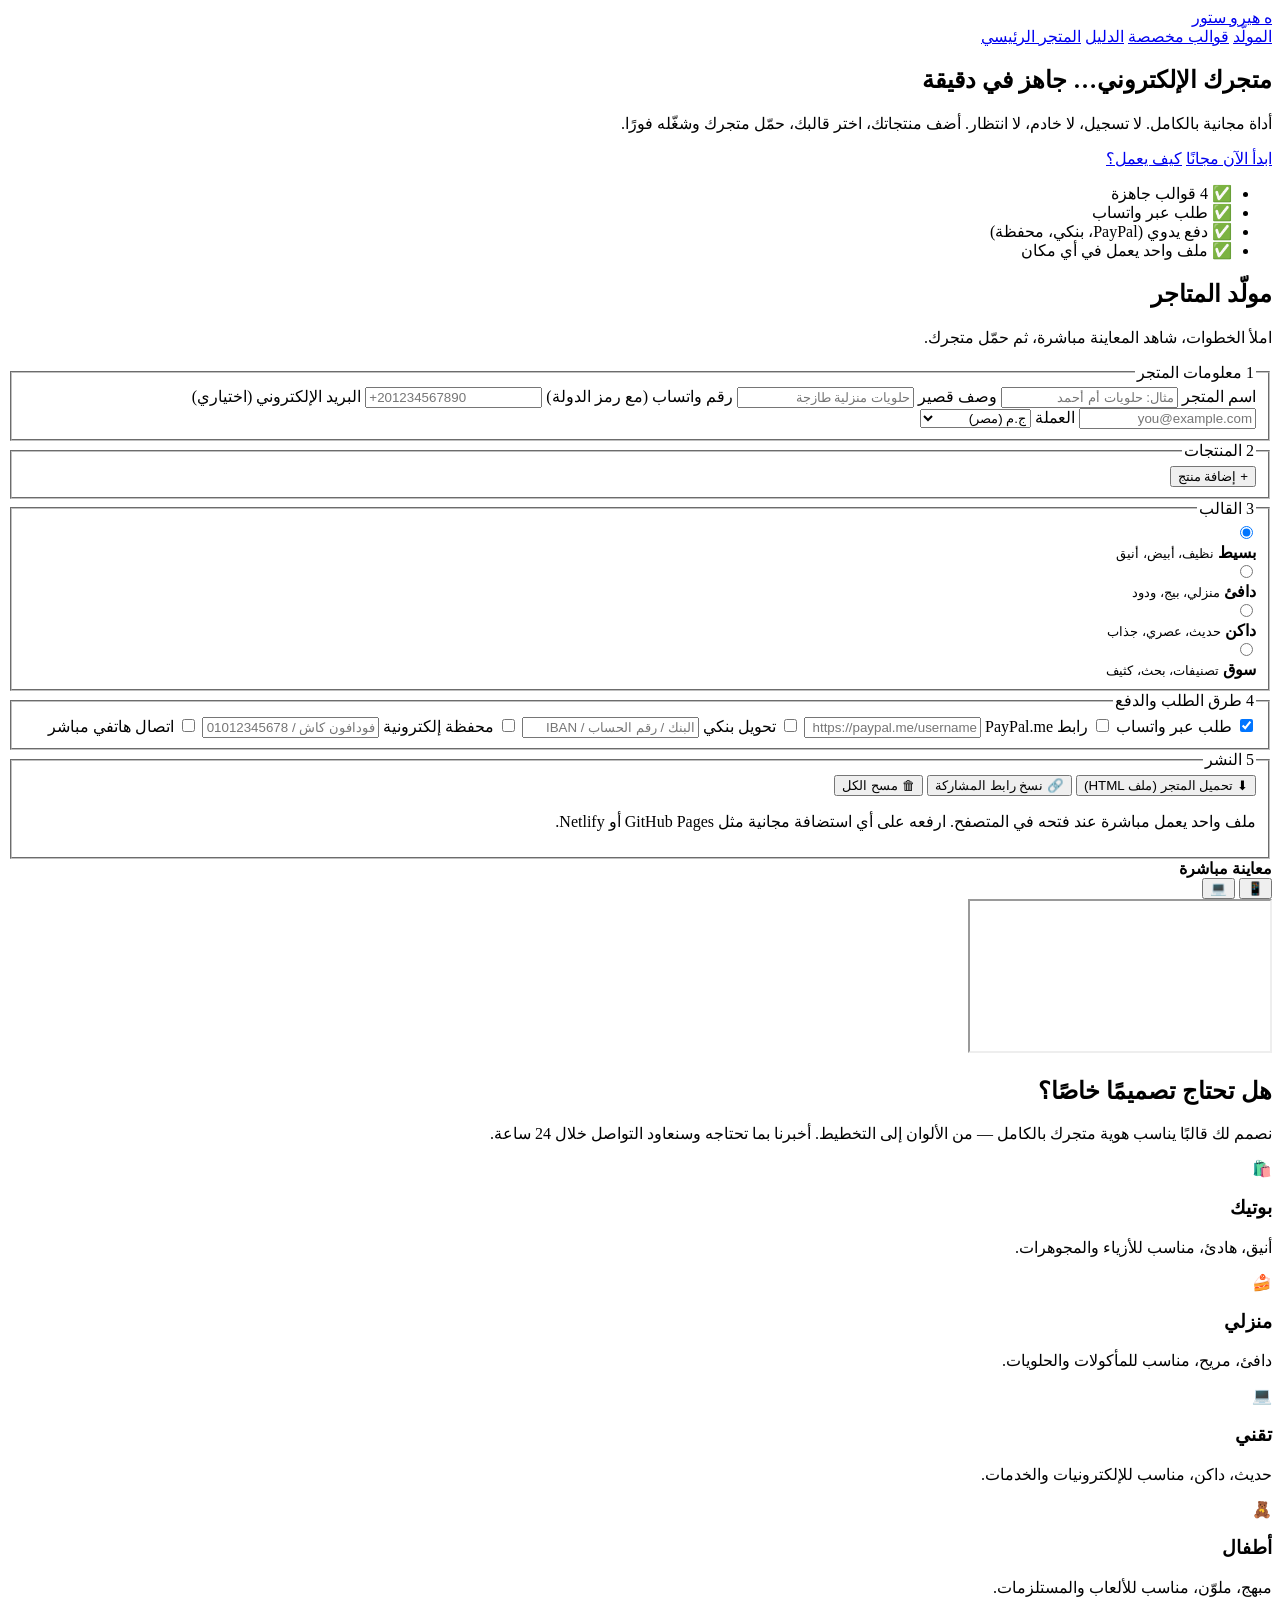
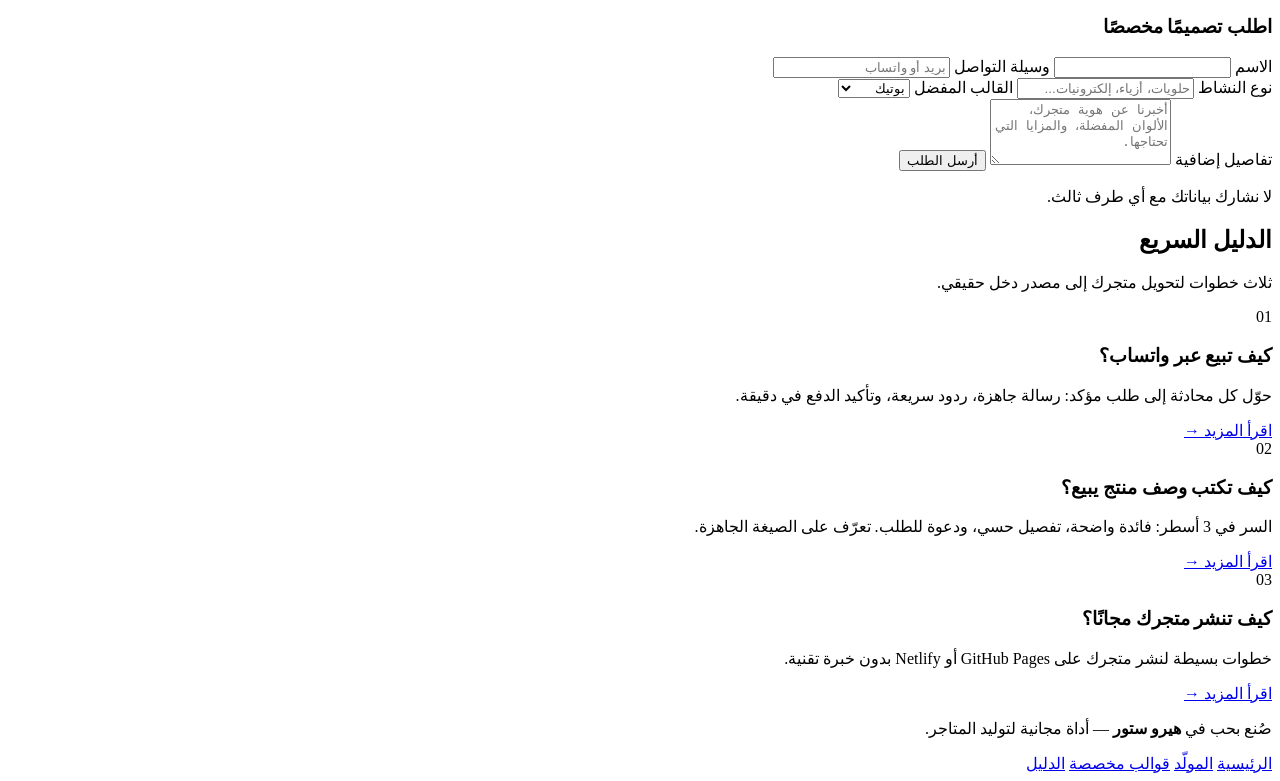
==== services/store-builder/index.html @ 9ca639d0 "Add files via upload" ====
<!DOCTYPE html>
<html lang="ar" dir="rtl">
<head>
<meta charset="UTF-8" />
<meta name="viewport" content="width=device-width, initial-scale=1.0" />
<title>مولّد المتاجر المجاني — أنشئ متجرك في دقيقة | هيرو ستور</title>
<meta name="description" content="أداة مجانية لتوليد متجر إلكتروني جاهز يعمل بدون خادم. أضف منتجاتك، اختر قالبك، حمّل متجرك واستخدمه فورًا. صنع بواسطة هيرو ستور." />
<meta name="keywords" content="مولّد متاجر, متجر إلكتروني مجاني, متجر واتساب, قالب متجر, هيرو ستور" />
<link rel="canonical" href="https://hero-store.github.io/services/store-builder/" />

<!-- Open Graph -->
<meta property="og:type" content="website" />
<meta property="og:title" content="مولّد المتاجر المجاني — هيرو ستور" />
<meta property="og:description" content="أنشئ متجرك الإلكتروني في دقيقة، حمّله، وشغّله في أي مكان. مجانًا بالكامل." />
<meta property="og:url" content="https://hero-store.github.io/services/store-builder/" />
<meta property="og:locale" content="ar_AR" />

<!-- Twitter -->
<meta name="twitter:card" content="summary_large_image" />
<meta name="twitter:title" content="مولّد المتاجر المجاني — هيرو ستور" />
<meta name="twitter:description" content="أنشئ متجرك الإلكتروني في دقيقة، مجانًا." />

<!-- Structured Data -->
<script type="application/ld+json">
{
  "@context": "https://schema.org",
  "@type": "WebApplication",
  "name": "مولّد المتاجر — هيرو ستور",
  "applicationCategory": "BusinessApplication",
  "operatingSystem": "Any",
  "offers": { "@type": "Offer", "price": "0", "priceCurrency": "USD" },
  "description": "أداة مجانية لتوليد متجر إلكتروني ثابت يعمل بدون خادم."
}
</script>

<link rel="stylesheet" href="style.css" />
</head>
<body>

<header class="site-header">
  <div class="container header-inner">
    <a href="/" class="brand" aria-label="هيرو ستور">
      <span class="brand-mark">ه</span>
      <span class="brand-name">هيرو ستور</span>
    </a>
    <nav class="site-nav" aria-label="التنقل">
      <a href="#builder">المولّد</a>
      <a href="#custom">قوالب مخصصة</a>
      <a href="#guide">الدليل</a>
      <a href="/" class="nav-cta">المتجر الرئيسي</a>
    </nav>
  </div>
</header>

<main>

<!-- HERO -->
<section class="hero">
  <div class="container hero-inner">
    <h1>متجرك الإلكتروني… <span class="accent">جاهز في دقيقة</span></h1>
    <p class="hero-sub">أداة مجانية بالكامل. لا تسجيل، لا خادم، لا انتظار. أضف منتجاتك، اختر قالبك، حمّل متجرك وشغّله فورًا.</p>
    <div class="hero-actions">
      <a href="#builder" class="btn btn-primary">ابدأ الآن مجانًا</a>
      <a href="#guide" class="btn btn-ghost">كيف يعمل؟</a>
    </div>
    <ul class="hero-points">
      <li>✅ 4 قوالب جاهزة</li>
      <li>✅ طلب عبر واتساب</li>
      <li>✅ دفع يدوي (PayPal، بنكي، محفظة)</li>
      <li>✅ ملف واحد يعمل في أي مكان</li>
    </ul>
  </div>
</section>

<!-- BUILDER -->
<section id="builder" class="section">
  <div class="container">
    <header class="section-head">
      <h2>مولّد المتاجر</h2>
      <p>املأ الخطوات، شاهد المعاينة مباشرة، ثم حمّل متجرك.</p>
    </header>

    <div class="builder-grid">

      <!-- FORM -->
      <form id="builder-form" class="builder-form" autocomplete="off">

        <!-- Step 1 -->
        <fieldset class="step">
          <legend><span class="step-num">1</span> معلومات المتجر</legend>
          <label>اسم المتجر <input type="text" id="storeName" required placeholder="مثال: حلويات أم أحمد" /></label>
          <label>وصف قصير <input type="text" id="storeTagline" placeholder="حلويات منزلية طازجة" /></label>
          <label>رقم واتساب (مع رمز الدولة) <input type="tel" id="storeWhatsapp" required placeholder="+201234567890" /></label>
          <label>البريد الإلكتروني (اختياري) <input type="email" id="storeEmail" placeholder="you@example.com" /></label>
          <label>العملة
            <select id="storeCurrency">
              <option value="ج.م">ج.م (مصر)</option>
              <option value="ر.س">ر.س (السعودية)</option>
              <option value="د.إ">د.إ (الإمارات)</option>
              <option value="د.ك">د.ك (الكويت)</option>
              <option value="د.أ">د.أ (الأردن)</option>
              <option value="MAD">د.م (المغرب)</option>
              <option value="USD">USD</option>
            </select>
          </label>
        </fieldset>

        <!-- Step 2 -->
        <fieldset class="step">
          <legend><span class="step-num">2</span> المنتجات</legend>
          <div id="products-list" class="products-list"></div>
          <button type="button" class="btn btn-outline" id="add-product">+ إضافة منتج</button>
        </fieldset>

        <!-- Step 3 -->
        <fieldset class="step">
          <legend><span class="step-num">3</span> القالب</legend>
          <div class="template-picker" id="template-picker">
            <label class="tpl">
              <input type="radio" name="template" value="minimal" checked />
              <div class="tpl-card">
                <div class="tpl-preview tpl-minimal"><span></span><span></span><span></span></div>
                <strong>بسيط</strong>
                <small>نظيف، أبيض، أنيق</small>
              </div>
            </label>
            <label class="tpl">
              <input type="radio" name="template" value="warm" />
              <div class="tpl-card">
                <div class="tpl-preview tpl-warm"><span></span><span></span><span></span></div>
                <strong>دافئ</strong>
                <small>منزلي، بيج، ودود</small>
              </div>
            </label>
            <label class="tpl">
              <input type="radio" name="template" value="dark" />
              <div class="tpl-card">
                <div class="tpl-preview tpl-dark"><span></span><span></span><span></span></div>
                <strong>داكن</strong>
                <small>حديث، عصري، جذاب</small>
              </div>
            </label>
            <label class="tpl">
              <input type="radio" name="template" value="market" />
              <div class="tpl-card">
                <div class="tpl-preview tpl-market"><span></span><span></span><span></span></div>
                <strong>سوق</strong>
                <small>تصنيفات، بحث، كثيف</small>
              </div>
            </label>
          </div>
        </fieldset>

        <!-- Step 4 -->
        <fieldset class="step">
          <legend><span class="step-num">4</span> طرق الطلب والدفع</legend>
          <label class="check"><input type="checkbox" id="payWhatsapp" checked /> طلب عبر واتساب</label>
          <label class="check"><input type="checkbox" id="payPaypal" /> رابط PayPal.me
            <input type="url" id="paypalLink" placeholder="https://paypal.me/username" class="inline-input" />
          </label>
          <label class="check"><input type="checkbox" id="payBank" /> تحويل بنكي
            <input type="text" id="bankInfo" placeholder="البنك / رقم الحساب / IBAN" class="inline-input" />
          </label>
          <label class="check"><input type="checkbox" id="payWallet" /> محفظة إلكترونية
            <input type="text" id="walletInfo" placeholder="فودافون كاش / 01012345678" class="inline-input" />
          </label>
          <label class="check"><input type="checkbox" id="payPhone" /> اتصال هاتفي مباشر</label>
        </fieldset>

        <!-- Step 5 -->
        <fieldset class="step">
          <legend><span class="step-num">5</span> النشر</legend>
          <div class="publish-actions">
            <button type="button" class="btn btn-primary" id="download-store">⬇ تحميل المتجر (ملف HTML)</button>
            <button type="button" class="btn btn-ghost" id="share-store">🔗 نسخ رابط المشاركة</button>
            <button type="button" class="btn btn-ghost" id="reset-form">🗑 مسح الكل</button>
          </div>
          <p class="hint">ملف واحد يعمل مباشرة عند فتحه في المتصفح. ارفعه على أي استضافة مجانية مثل GitHub Pages أو Netlify.</p>
        </fieldset>

      </form>

      <!-- PREVIEW -->
      <aside class="builder-preview">
        <div class="preview-head">
          <strong>معاينة مباشرة</strong>
          <div class="preview-toggle">
            <button type="button" data-device="mobile" class="active">📱</button>
            <button type="button" data-device="desktop">💻</button>
          </div>
        </div>
        <div class="preview-frame" id="preview-frame">
          <iframe id="preview-iframe" title="معاينة المتجر" sandbox="allow-scripts allow-same-origin"></iframe>
        </div>
      </aside>

    </div>
  </div>
</section>

<!-- CUSTOM TEMPLATES -->
<section id="custom" class="section section-alt">
  <div class="container">
    <header class="section-head">
      <h2>هل تحتاج تصميمًا خاصًا؟</h2>
      <p>نصمم لك قالبًا يناسب هوية متجرك بالكامل — من الألوان إلى التخطيط. أخبرنا بما تحتاجه وسنعاود التواصل خلال 24 ساعة.</p>
    </header>

    <div class="custom-grid">
      <article class="custom-card">
        <div class="custom-visual cv-boutique">🛍️</div>
        <h3>بوتيك</h3>
        <p>أنيق، هادئ، مناسب للأزياء والمجوهرات.</p>
      </article>
      <article class="custom-card">
        <div class="custom-visual cv-food">🍰</div>
        <h3>منزلي</h3>
        <p>دافئ، مريح، مناسب للمأكولات والحلويات.</p>
      </article>
      <article class="custom-card">
        <div class="custom-visual cv-tech">💻</div>
        <h3>تقني</h3>
        <p>حديث، داكن، مناسب للإلكترونيات والخدمات.</p>
      </article>
      <article class="custom-card">
        <div class="custom-visual cv-kids">🧸</div>
        <h3>أطفال</h3>
        <p>مبهج، ملوّن، مناسب للألعاب والمستلزمات.</p>
      </article>
    </div>

    <form class="custom-form" id="custom-form" action="https://formspree.io/f/yourformid" method="POST">
      <h3>اطلب تصميمًا مخصصًا</h3>
      <div class="form-row">
        <label>الاسم <input type="text" name="name" required /></label>
        <label>وسيلة التواصل <input type="text" name="contact" required placeholder="بريد أو واتساب" /></label>
      </div>
      <div class="form-row">
        <label>نوع النشاط <input type="text" name="business" placeholder="حلويات، أزياء، إلكترونيات..." /></label>
        <label>القالب المفضل
          <select name="template">
            <option>بوتيك</option><option>منزلي</option><option>تقني</option><option>أطفال</option><option>غير محدد</option>
          </select>
        </label>
      </div>
      <label>تفاصيل إضافية <textarea name="details" rows="4" placeholder="أخبرنا عن هوية متجرك، الألوان المفضلة، والمزايا التي تحتاجها."></textarea></label>
      <button type="submit" class="btn btn-primary">أرسل الطلب</button>
      <p class="hint">لا نشارك بياناتك مع أي طرف ثالث.</p>
    </form>
  </div>
</section>

<!-- GUIDE -->
<section id="guide" class="section">
  <div class="container">
    <header class="section-head">
      <h2>الدليل السريع</h2>
      <p>ثلاث خطوات لتحويل متجرك إلى مصدر دخل حقيقي.</p>
    </header>

    <div class="guide-grid">
      <article class="guide-card">
        <div class="guide-num">01</div>
        <h3>كيف تبيع عبر واتساب؟</h3>
        <p>حوّل كل محادثة إلى طلب مؤكد: رسالة جاهزة، ردود سريعة، وتأكيد الدفع في دقيقة.</p>
        <a href="#" class="link">اقرأ المزيد →</a>
      </article>
      <article class="guide-card">
        <div class="guide-num">02</div>
        <h3>كيف تكتب وصف منتج يبيع؟</h3>
        <p>السر في 3 أسطر: فائدة واضحة، تفصيل حسي، ودعوة للطلب. تعرّف على الصيغة الجاهزة.</p>
        <a href="#" class="link">اقرأ المزيد →</a>
      </article>
      <article class="guide-card">
        <div class="guide-num">03</div>
        <h3>كيف تنشر متجرك مجانًا؟</h3>
        <p>خطوات بسيطة لنشر متجرك على GitHub Pages أو Netlify بدون خبرة تقنية.</p>
        <a href="#" class="link">اقرأ المزيد →</a>
      </article>
    </div>
  </div>
</section>

</main>

<footer class="site-footer">
  <div class="container footer-inner">
    <p>صُنع بحب في <strong>هيرو ستور</strong> — أداة مجانية لتوليد المتاجر.</p>
    <nav>
      <a href="/">الرئيسية</a>
      <a href="#builder">المولّد</a>
      <a href="#custom">قوالب مخصصة</a>
      <a href="#guide">الدليل</a>
    </nav>
  </div>
</footer>

<script src="app.js"></script>
</body>
</html>
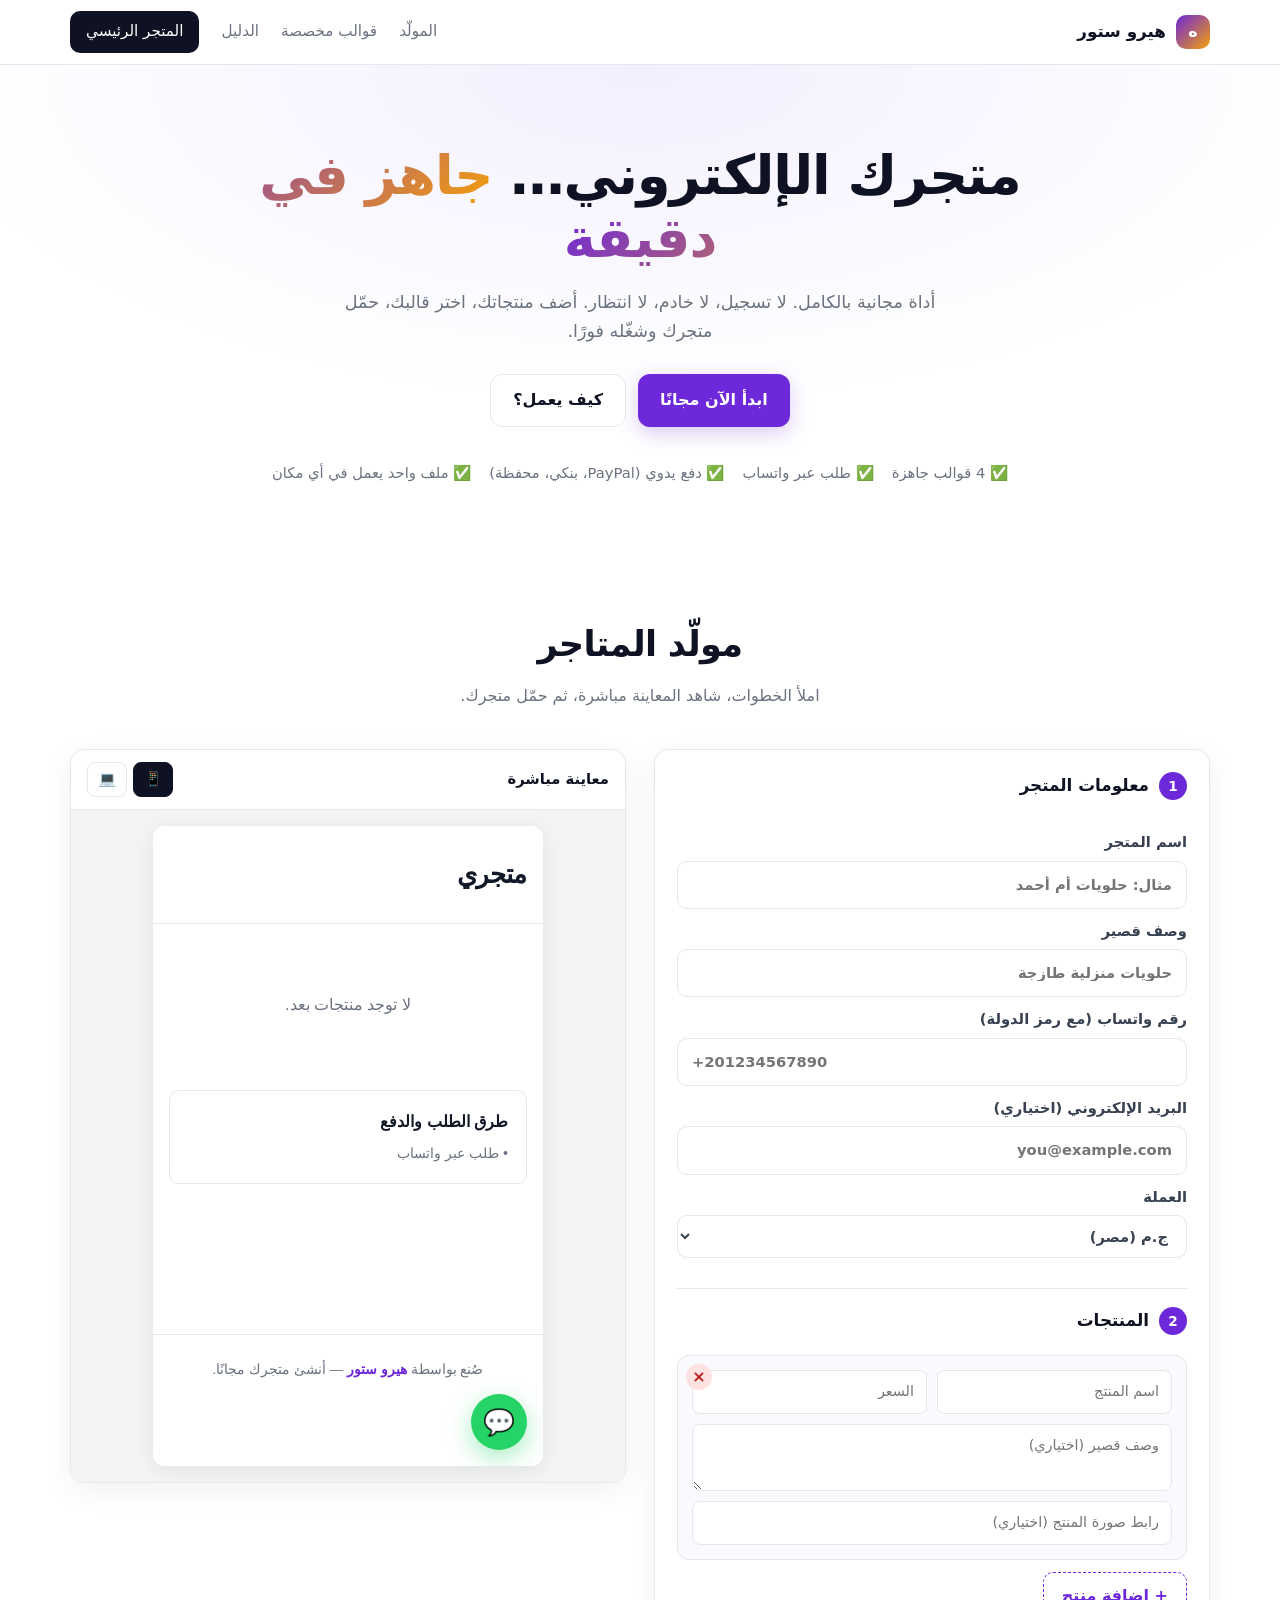
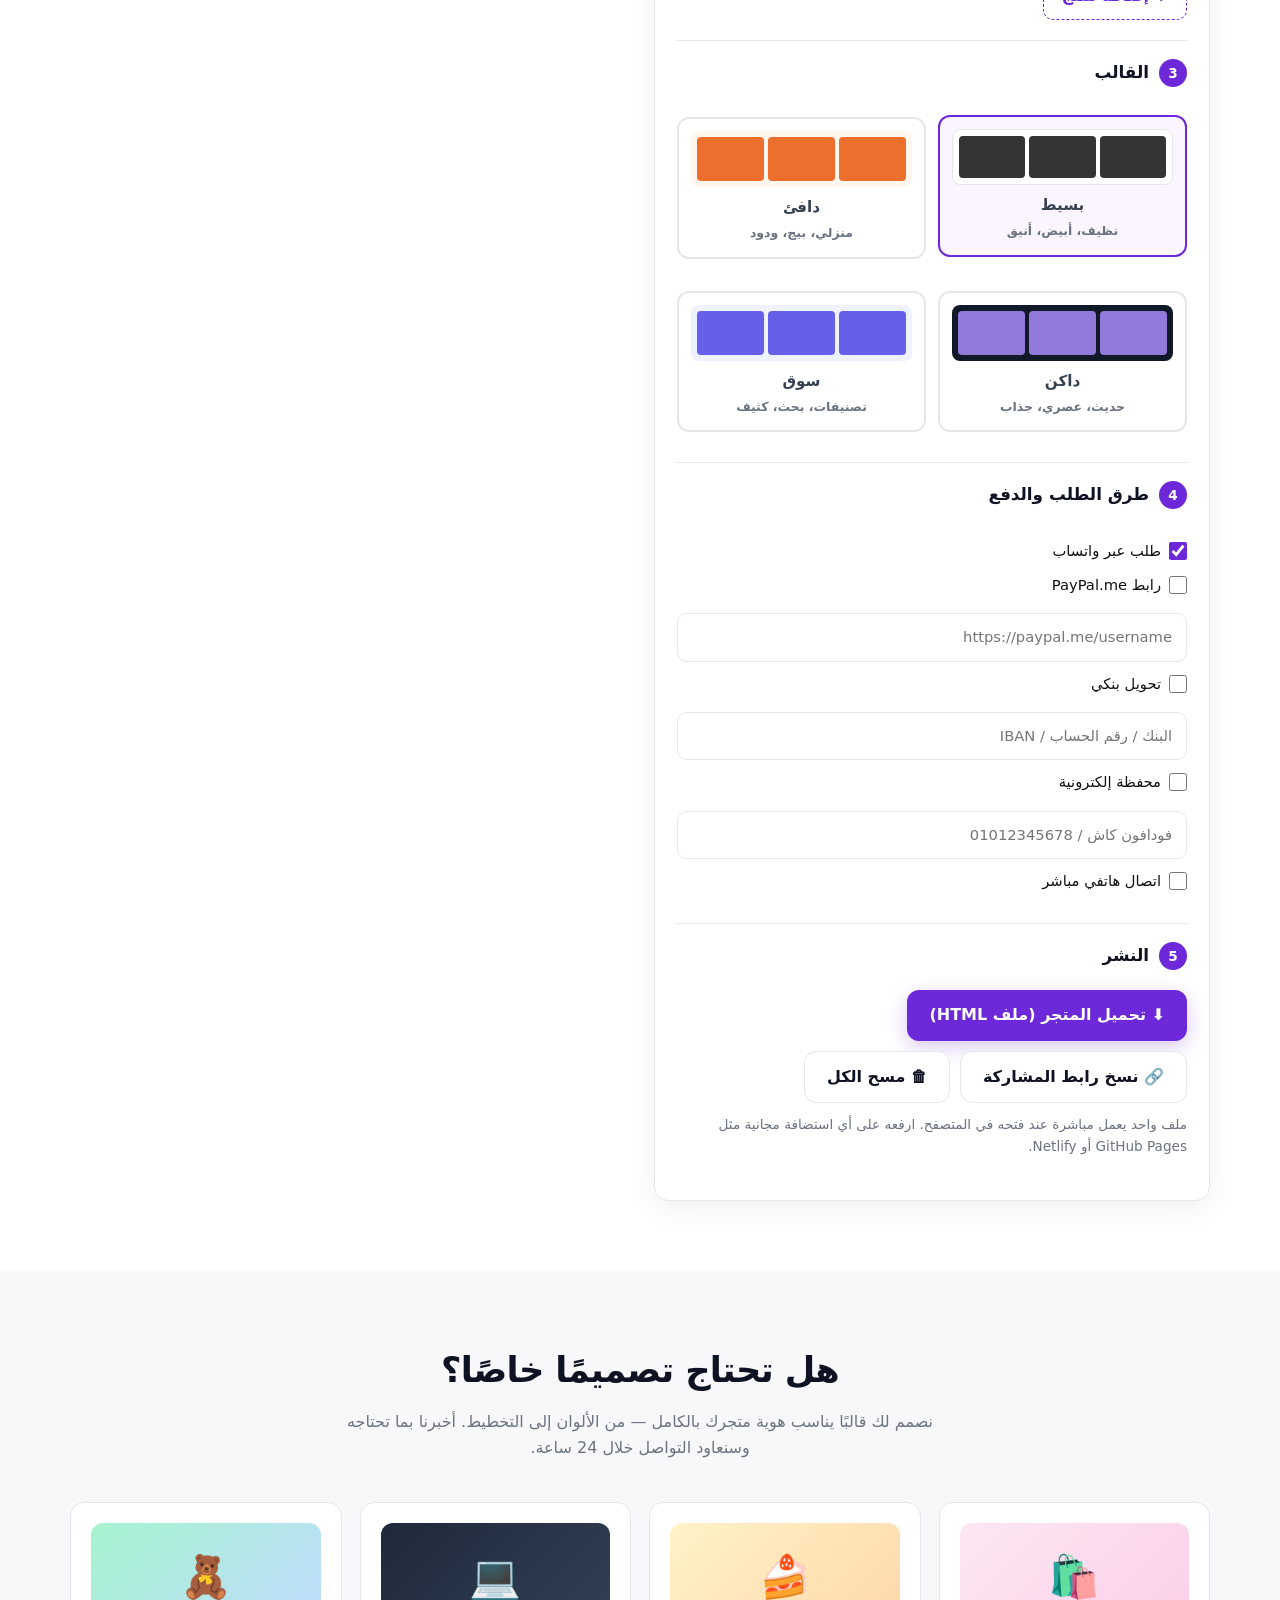
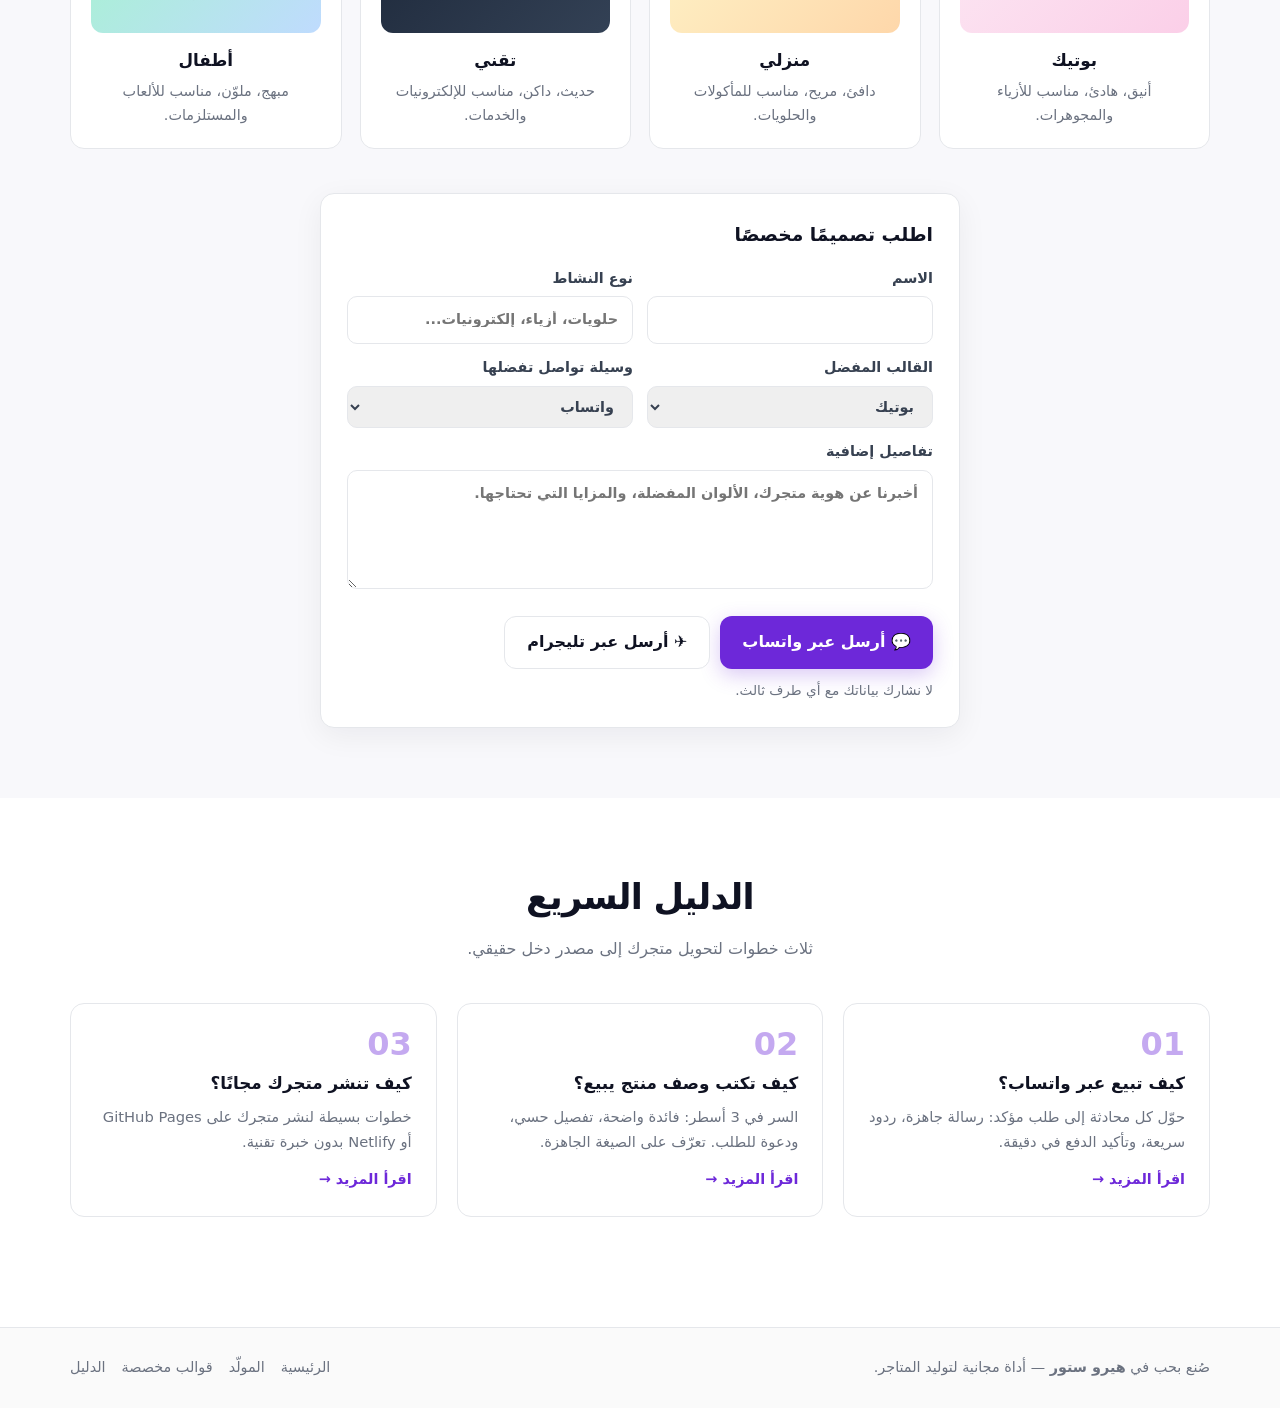
==== commit b5eb6722: "Update fmt.Println message from 'Hello' to 'Goodbye'" ====
--- a/services/store-builder/index.html
+++ b/services/store-builder/index.html
@@ -229,25 +229,40 @@
       </article>
     </div>
 
-    <form class="custom-form" id="custom-form" action="https://formspree.io/f/yourformid" method="POST">
-      <h3>اطلب تصميمًا مخصصًا</h3>
-      <div class="form-row">
-        <label>الاسم <input type="text" name="name" required /></label>
-        <label>وسيلة التواصل <input type="text" name="contact" required placeholder="بريد أو واتساب" /></label>
-      </div>
-      <div class="form-row">
-        <label>نوع النشاط <input type="text" name="business" placeholder="حلويات، أزياء، إلكترونيات..." /></label>
-        <label>القالب المفضل
-          <select name="template">
-            <option>بوتيك</option><option>منزلي</option><option>تقني</option><option>أطفال</option><option>غير محدد</option>
-          </select>
-        </label>
-      </div>
-      <label>تفاصيل إضافية <textarea name="details" rows="4" placeholder="أخبرنا عن هوية متجرك، الألوان المفضلة، والمزايا التي تحتاجها."></textarea></label>
-      <button type="submit" class="btn btn-primary">أرسل الطلب</button>
-      <p class="hint">لا نشارك بياناتك مع أي طرف ثالث.</p>
-    </form>
-  </div>
+   <form class="custom-form" id="custom-form">
+  <h3>اطلب تصميمًا مخصصًا</h3>
+  <div class="form-row">
+    <label>الاسم <input type="text" name="name" required /></label>
+    <label>نوع النشاط <input type="text" name="business" placeholder="حلويات، أزياء، إلكترونيات..." /></label>
+  </div>
+  <div class="form-row">
+    <label>القالب المفضل
+      <select name="template">
+        <option>بوتيك</option>
+        <option>منزلي</option>
+        <option>تقني</option>
+        <option>أطفال</option>
+        <option>غير محدد</option>
+      </select>
+    </label>
+    <label>وسيلة تواصل تفضلها
+      <select name="prefer">
+        <option>واتساب</option>
+        <option>تليجرام</option>
+      </select>
+    </label>
+  </div>
+  <label>تفاصيل إضافية
+    <textarea name="details" rows="4" placeholder="أخبرنا عن هوية متجرك، الألوان المفضلة، والمزايا التي تحتاجها."></textarea>
+  </label>
+
+  <div class="publish-actions">
+    <button type="submit" class="btn btn-primary" data-channel="whatsapp">💬 أرسل عبر واتساب</button>
+    <button type="submit" class="btn btn-ghost" data-channel="telegram">✈️ أرسل عبر تليجرام</button>
+  </div>
+  <p class="hint">لا نشارك بياناتك مع أي طرف ثالث.</p>
+</form>
+</div>
 </section>
 
 <!-- GUIDE -->
@@ -297,4 +312,4 @@
 
 <script src="app.js"></script>
 </body>
-</html>+</html>
--- a/services/store-builder/style.css
+++ b/services/store-builder/style.css
@@ -0,0 +1,154 @@
+/* ============ RESET & BASE ============ */
+*,*::before,*::after{box-sizing:border-box;margin:0;padding:0}
+:root{
+  --bg:#ffffff; --bg-alt:#f8f8fb; --fg:#0f1222; --muted:#6b7280;
+  --border:#e5e7eb; --primary:#6d28d9; --primary-2:#8b5cf6;
+  --accent:#f59e0b; --radius:14px; --shadow:0 8px 30px rgba(17,17,26,.06);
+  --font:'Segoe UI',Tahoma,system-ui,-apple-system,sans-serif;
+}
+html{scroll-behavior:smooth}
+body{font-family:var(--font);background:var(--bg);color:var(--fg);line-height:1.65;-webkit-font-smoothing:antialiased}
+img{max-width:100%;display:block}
+a{color:inherit;text-decoration:none}
+button{font:inherit;cursor:pointer;border:0;background:none}
+input,select,textarea{font:inherit;color:inherit}
+
+.container{max-width:1180px;margin:0 auto;padding:0 20px}
+
+/* ============ HEADER ============ */
+.site-header{position:sticky;top:0;z-index:50;background:rgba(255,255,255,.85);backdrop-filter:blur(12px);border-bottom:1px solid var(--border)}
+.header-inner{display:flex;align-items:center;justify-content:space-between;height:64px}
+.brand{display:flex;align-items:center;gap:10px;font-weight:800}
+.brand-mark{width:34px;height:34px;border-radius:10px;background:linear-gradient(135deg,var(--primary),var(--accent));color:#fff;display:grid;place-items:center;font-weight:900}
+.brand-name{font-size:1.05rem}
+.site-nav{display:flex;gap:22px;align-items:center;font-size:.95rem}
+.site-nav a{color:var(--muted);transition:color .2s}
+.site-nav a:hover{color:var(--fg)}
+.nav-cta{background:var(--fg);color:#fff !important;padding:8px 16px;border-radius:10px}
+.nav-cta:hover{background:var(--primary)}
+
+/* ============ HERO ============ */
+.hero{padding:80px 0 60px;background:radial-gradient(80% 100% at 50% 0%,#f3efff 0%,transparent 70%)}
+.hero-inner{text-align:center;max-width:820px;margin:0 auto}
+.hero h1{font-size:clamp(2rem,5vw,3.4rem);line-height:1.15;letter-spacing:-.02em;font-weight:900}
+.accent{background:linear-gradient(135deg,var(--primary),var(--accent));-webkit-background-clip:text;background-clip:text;color:transparent}
+.hero-sub{margin:18px auto 28px;color:var(--muted);font-size:1.1rem;max-width:640px}
+.hero-actions{display:flex;gap:12px;justify-content:center;flex-wrap:wrap}
+.hero-points{list-style:none;display:flex;gap:18px;flex-wrap:wrap;justify-content:center;margin-top:34px;color:var(--muted);font-size:.92rem}
+
+/* ============ BUTTONS ============ */
+.btn{display:inline-flex;align-items:center;justify-content:center;gap:8px;padding:12px 22px;border-radius:12px;font-weight:700;transition:transform .15s,box-shadow .2s,background .2s}
+.btn:active{transform:translateY(1px)}
+.btn-primary{background:var(--primary);color:#fff;box-shadow:0 6px 20px rgba(109,40,217,.25)}
+.btn-primary:hover{background:#5b21b6;box-shadow:0 8px 26px rgba(109,40,217,.35)}
+.btn-ghost{background:#fff;color:var(--fg);border:1px solid var(--border)}
+.btn-ghost:hover{border-color:var(--fg)}
+.btn-outline{background:#fff;color:var(--primary);border:1.5px dashed var(--primary);padding:10px 18px;border-radius:10px;font-weight:700}
+.btn-outline:hover{background:#f5f3ff}
+
+/* ============ SECTIONS ============ */
+.section{padding:70px 0}
+.section-alt{background:var(--bg-alt)}
+.section-head{text-align:center;max-width:640px;margin:0 auto 40px}
+.section-head h2{font-size:clamp(1.6rem,3.5vw,2.2rem);letter-spacing:-.02em}
+.section-head p{color:var(--muted);margin-top:10px}
+
+/* ============ BUILDER ============ */
+.builder-grid{display:grid;grid-template-columns:minmax(0,1fr) minmax(0,1fr);gap:28px;align-items:start}
+@media(max-width:960px){.builder-grid{grid-template-columns:1fr}}
+
+.builder-form{background:#fff;border:1px solid var(--border);border-radius:var(--radius);padding:22px;box-shadow:var(--shadow)}
+.step{border:0;border-bottom:1px solid var(--border);padding:6px 0 20px;margin-bottom:18px}
+.step:last-of-type{border-bottom:0;margin-bottom:0}
+.step legend{display:flex;align-items:center;gap:10px;font-weight:800;font-size:1.05rem;margin-bottom:14px;padding:0}
+.step-num{display:grid;place-items:center;width:28px;height:28px;border-radius:50%;background:var(--primary);color:#fff;font-size:.85rem;font-weight:800}
+
+.step label{display:block;font-size:.92rem;font-weight:600;color:#374151;margin:10px 0}
+.step label input[type="text"],
+.step label input[type="tel"],
+.step label input[type="email"],
+.step label input[type="url"],
+.step label select,
+.step label textarea{
+  width:100%;padding:11px 14px;border:1px solid var(--border);border-radius:10px;
+  background:#fff;margin-top:6px;transition:border-color .2s,box-shadow .2s
+}
+.step input:focus,.step select:focus,.step textarea:focus{outline:0;border-color:var(--primary);box-shadow:0 0 0 3px rgba(109,40,217,.1)}
+.inline-input{margin-top:8px !important}
+.check{display:flex !important;align-items:center;flex-wrap:wrap;gap:8px;font-weight:500 !important;color:#111 !important;cursor:pointer}
+.check input[type="checkbox"]{width:18px;height:18px;accent-color:var(--primary)}
+.check .inline-input{flex:1 1 100%}
+.hint{font-size:.85rem;color:var(--muted);margin-top:10px}
+
+/* Products */
+.products-list{display:flex;flex-direction:column;gap:12px;margin-bottom:12px}
+.product-item{border:1px solid var(--border);border-radius:12px;padding:14px;background:#fafafe;display:grid;grid-template-columns:1fr 1fr;gap:10px;position:relative}
+.product-item .full{grid-column:1/-1}
+.product-item input,.product-item textarea{width:100%;padding:9px 12px;border:1px solid var(--border);border-radius:8px;font-size:.9rem}
+.product-item .remove{position:absolute;top:8px;left:8px;width:26px;height:26px;border-radius:50%;background:#fee2e2;color:#b91c1c;font-weight:800;line-height:1}
+@media(max-width:520px){.product-item{grid-template-columns:1fr}}
+
+/* Template picker */
+.template-picker{display:grid;grid-template-columns:repeat(2,1fr);gap:12px}
+@media(max-width:520px){.template-picker{grid-template-columns:1fr 1fr}}
+.tpl input{position:absolute;opacity:0;pointer-events:none}
+.tpl-card{border:2px solid var(--border);border-radius:12px;padding:12px;cursor:pointer;transition:border-color .2s,transform .15s;text-align:center}
+.tpl-card strong{display:block;margin-top:8px;font-size:.95rem}
+.tpl-card small{color:var(--muted);font-size:.78rem}
+.tpl input:checked + .tpl-card{border-color:var(--primary);background:#faf5ff;transform:translateY(-2px)}
+.tpl-preview{height:56px;border-radius:8px;display:flex;gap:4px;padding:6px;overflow:hidden}
+.tpl-preview span{flex:1;border-radius:4px;background:currentColor;opacity:.85}
+.tpl-minimal{background:#fff;color:#111;border:1px solid #e5e7eb}
+.tpl-warm{background:#fff7ed;color:#ea580c}
+.tpl-dark{background:#111827;color:#a78bfa}
+.tpl-market{background:#eef2ff;color:#4f46e5}
+
+/* Preview */
+.builder-preview{position:sticky;top:80px;background:#fff;border:1px solid var(--border);border-radius:var(--radius);box-shadow:var(--shadow);overflow:hidden}
+.preview-head{display:flex;justify-content:space-between;align-items:center;padding:12px 16px;border-bottom:1px solid var(--border);font-size:.92rem}
+.preview-toggle{display:flex;gap:6px}
+.preview-toggle button{padding:4px 10px;border-radius:8px;border:1px solid var(--border);background:#fff}
+.preview-toggle button.active{background:var(--fg);color:#fff;border-color:var(--fg)}
+.preview-frame{padding:16px;display:flex;justify-content:center;background:#f3f4f6}
+.preview-frame iframe{width:390px;max-width:100%;height:640px;border:0;background:#fff;border-radius:12px;box-shadow:0 4px 20px rgba(0,0,0,.08);transition:width .3s}
+.preview-frame.desktop iframe{width:100%;height:680px}
+
+/* Publish */
+.publish-actions{display:flex;gap:10px;flex-wrap:wrap}
+
+/* ============ CUSTOM TEMPLATES ============ */
+.custom-grid{display:grid;grid-template-columns:repeat(auto-fit,minmax(200px,1fr));gap:18px;margin-bottom:44px}
+.custom-card{background:#fff;border:1px solid var(--border);border-radius:var(--radius);padding:20px;text-align:center;transition:transform .2s,box-shadow .2s}
+.custom-card:hover{transform:translateY(-4px);box-shadow:var(--shadow)}
+.custom-visual{height:110px;border-radius:12px;display:grid;place-items:center;font-size:2.6rem;margin-bottom:14px}
+.cv-boutique{background:linear-gradient(135deg,#fce7f3,#fbcfe8)}
+.cv-food{background:linear-gradient(135deg,#fef3c7,#fed7aa)}
+.cv-tech{background:linear-gradient(135deg,#1e293b,#334155);color:#e2e8f0}
+.cv-kids{background:linear-gradient(135deg,#a7f3d0,#bfdbfe)}
+.custom-card h3{margin-bottom:6px;font-size:1.05rem}
+.custom-card p{color:var(--muted);font-size:.9rem}
+
+.custom-form{max-width:640px;margin:0 auto;background:#fff;border:1px solid var(--border);border-radius:var(--radius);padding:26px;box-shadow:var(--shadow)}
+.custom-form h3{margin-bottom:16px}
+.form-row{display:grid;grid-template-columns:1fr 1fr;gap:14px}
+@media(max-width:560px){.form-row{grid-template-columns:1fr}}
+.custom-form label{display:block;font-size:.9rem;font-weight:600;color:#374151;margin-bottom:12px}
+.custom-form input,.custom-form select,.custom-form textarea{width:100%;padding:11px 14px;border:1px solid var(--border);border-radius:10px;margin-top:6px}
+.custom-form input:focus,.custom-form select:focus,.custom-form textarea:focus{outline:0;border-color:var(--primary);box-shadow:0 0 0 3px rgba(109,40,217,.1)}
+.custom-form button{margin-top:8px}
+
+/* ============ GUIDE ============ */
+.guide-grid{display:grid;grid-template-columns:repeat(auto-fit,minmax(260px,1fr));gap:20px}
+.guide-card{background:#fff;border:1px solid var(--border);border-radius:var(--radius);padding:24px;transition:transform .2s,box-shadow .2s}
+.guide-card:hover{transform:translateY(-4px);box-shadow:var(--shadow)}
+.guide-num{font-size:2rem;font-weight:900;color:var(--primary);opacity:.4;line-height:1;margin-bottom:10px}
+.guide-card h3{font-size:1.05rem;margin-bottom:8px}
+.guide-card p{color:var(--muted);font-size:.92rem;margin-bottom:12px}
+.link{color:var(--primary);font-weight:700;font-size:.9rem}
+.link:hover{text-decoration:underline}
+
+/* ============ FOOTER ============ */
+.site-footer{border-top:1px solid var(--border);padding:28px 0;margin-top:40px;background:#fafafa}
+.footer-inner{display:flex;justify-content:space-between;align-items:center;flex-wrap:wrap;gap:14px;font-size:.9rem;color:var(--muted)}
+.footer-inner nav{display:flex;gap:16px;flex-wrap:wrap}
+.footer-inner a:hover{color:var(--fg)}
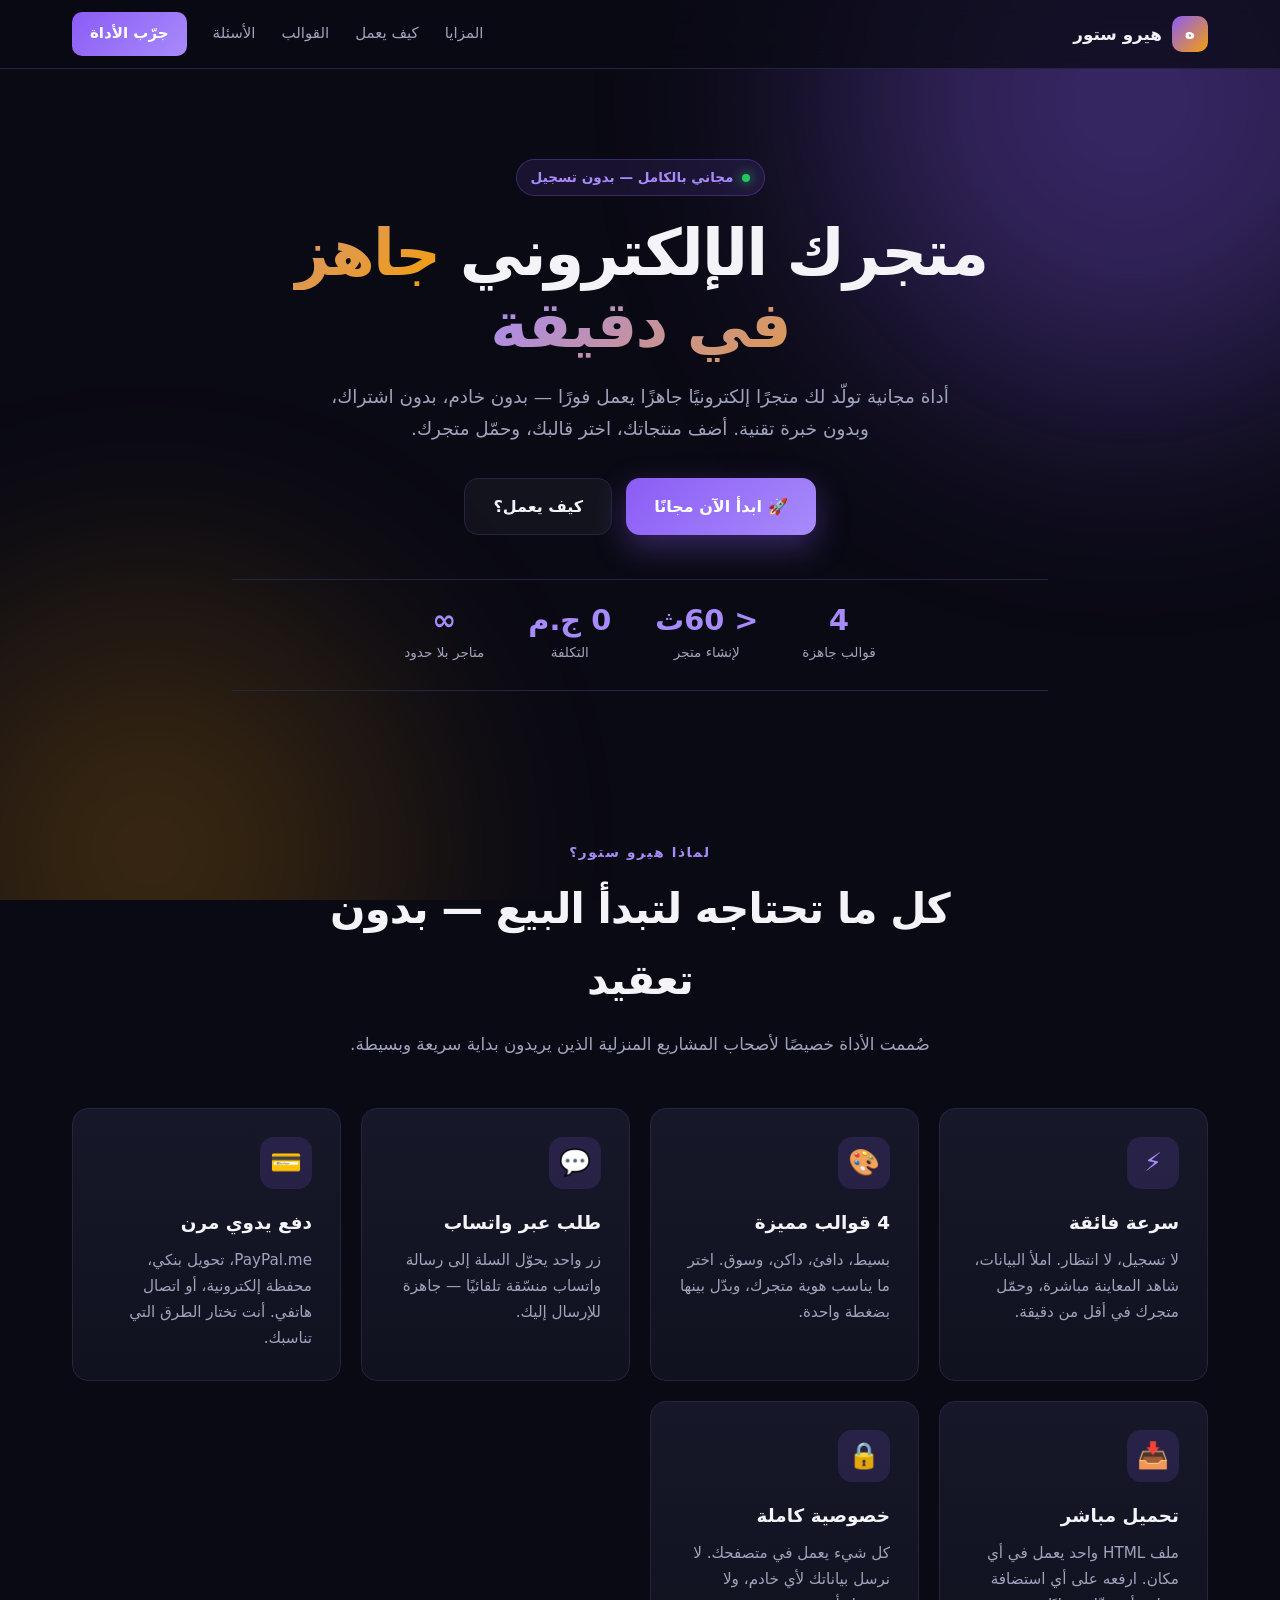
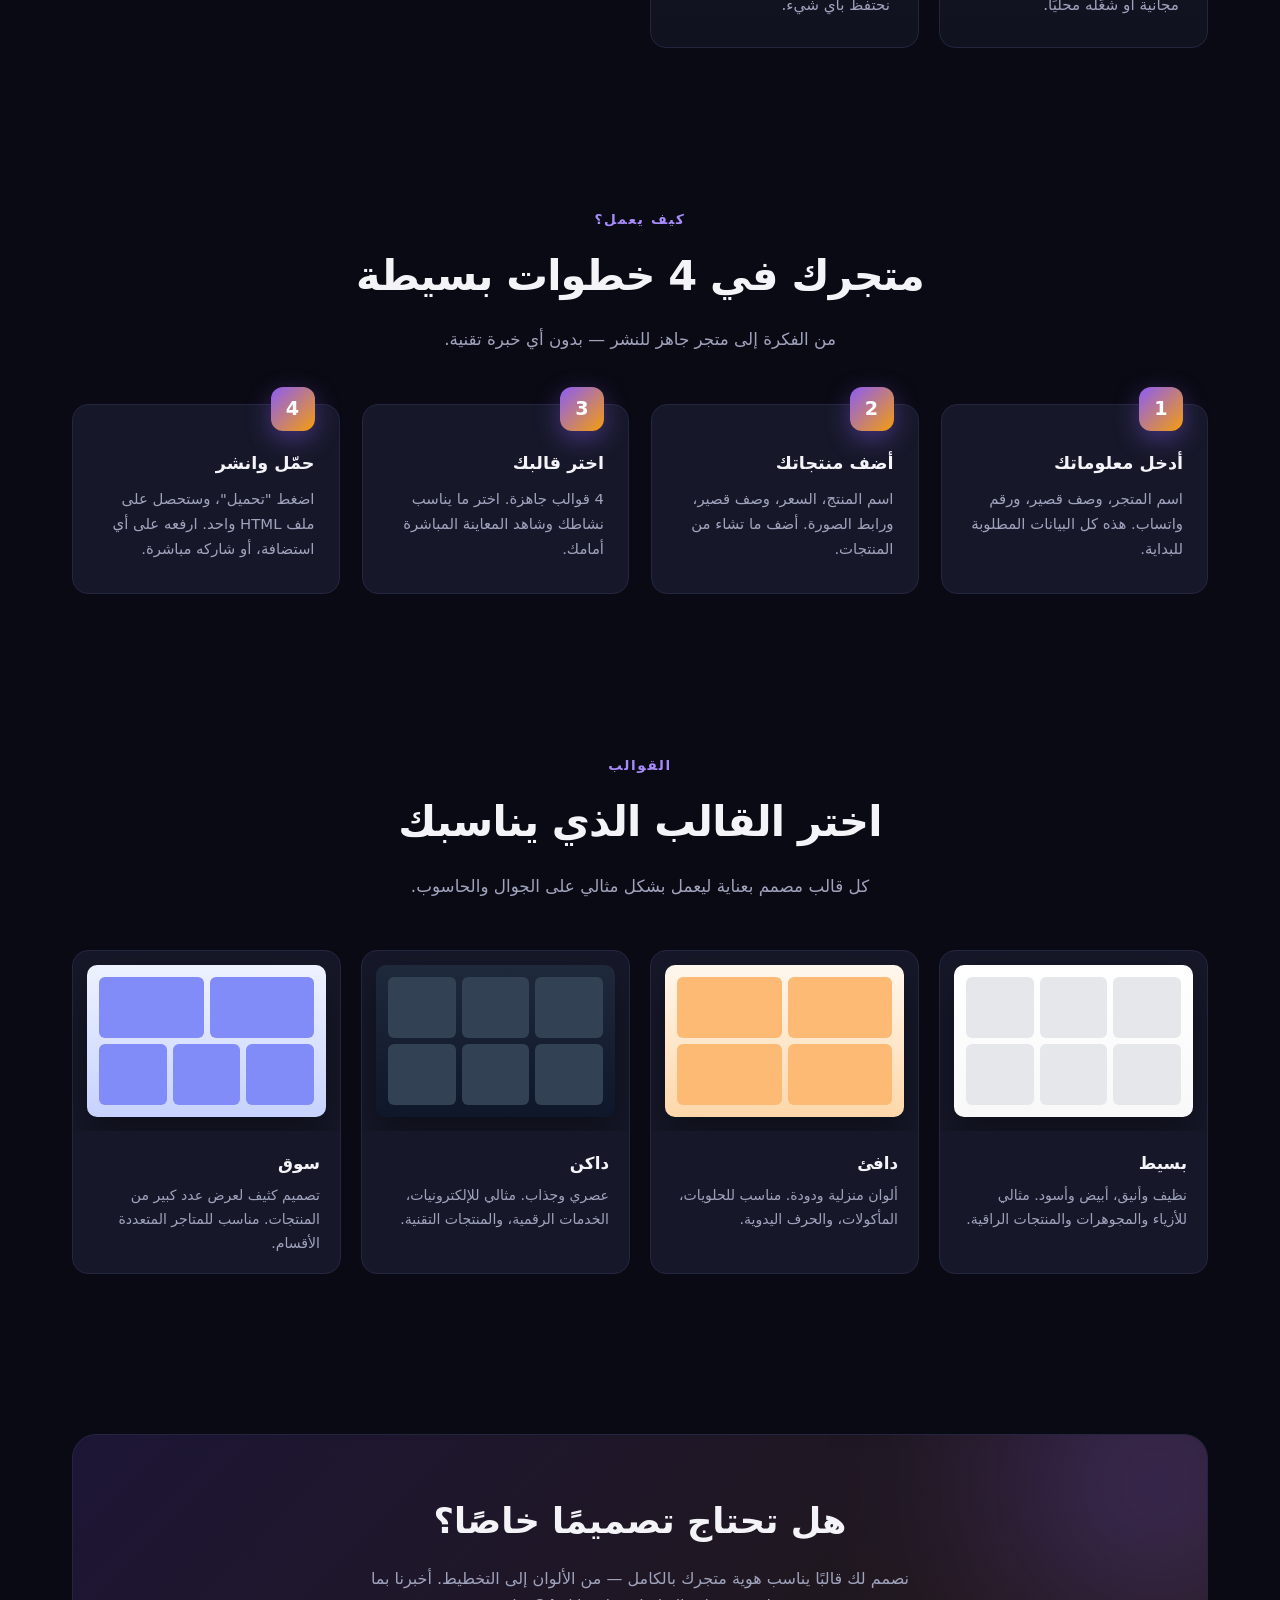
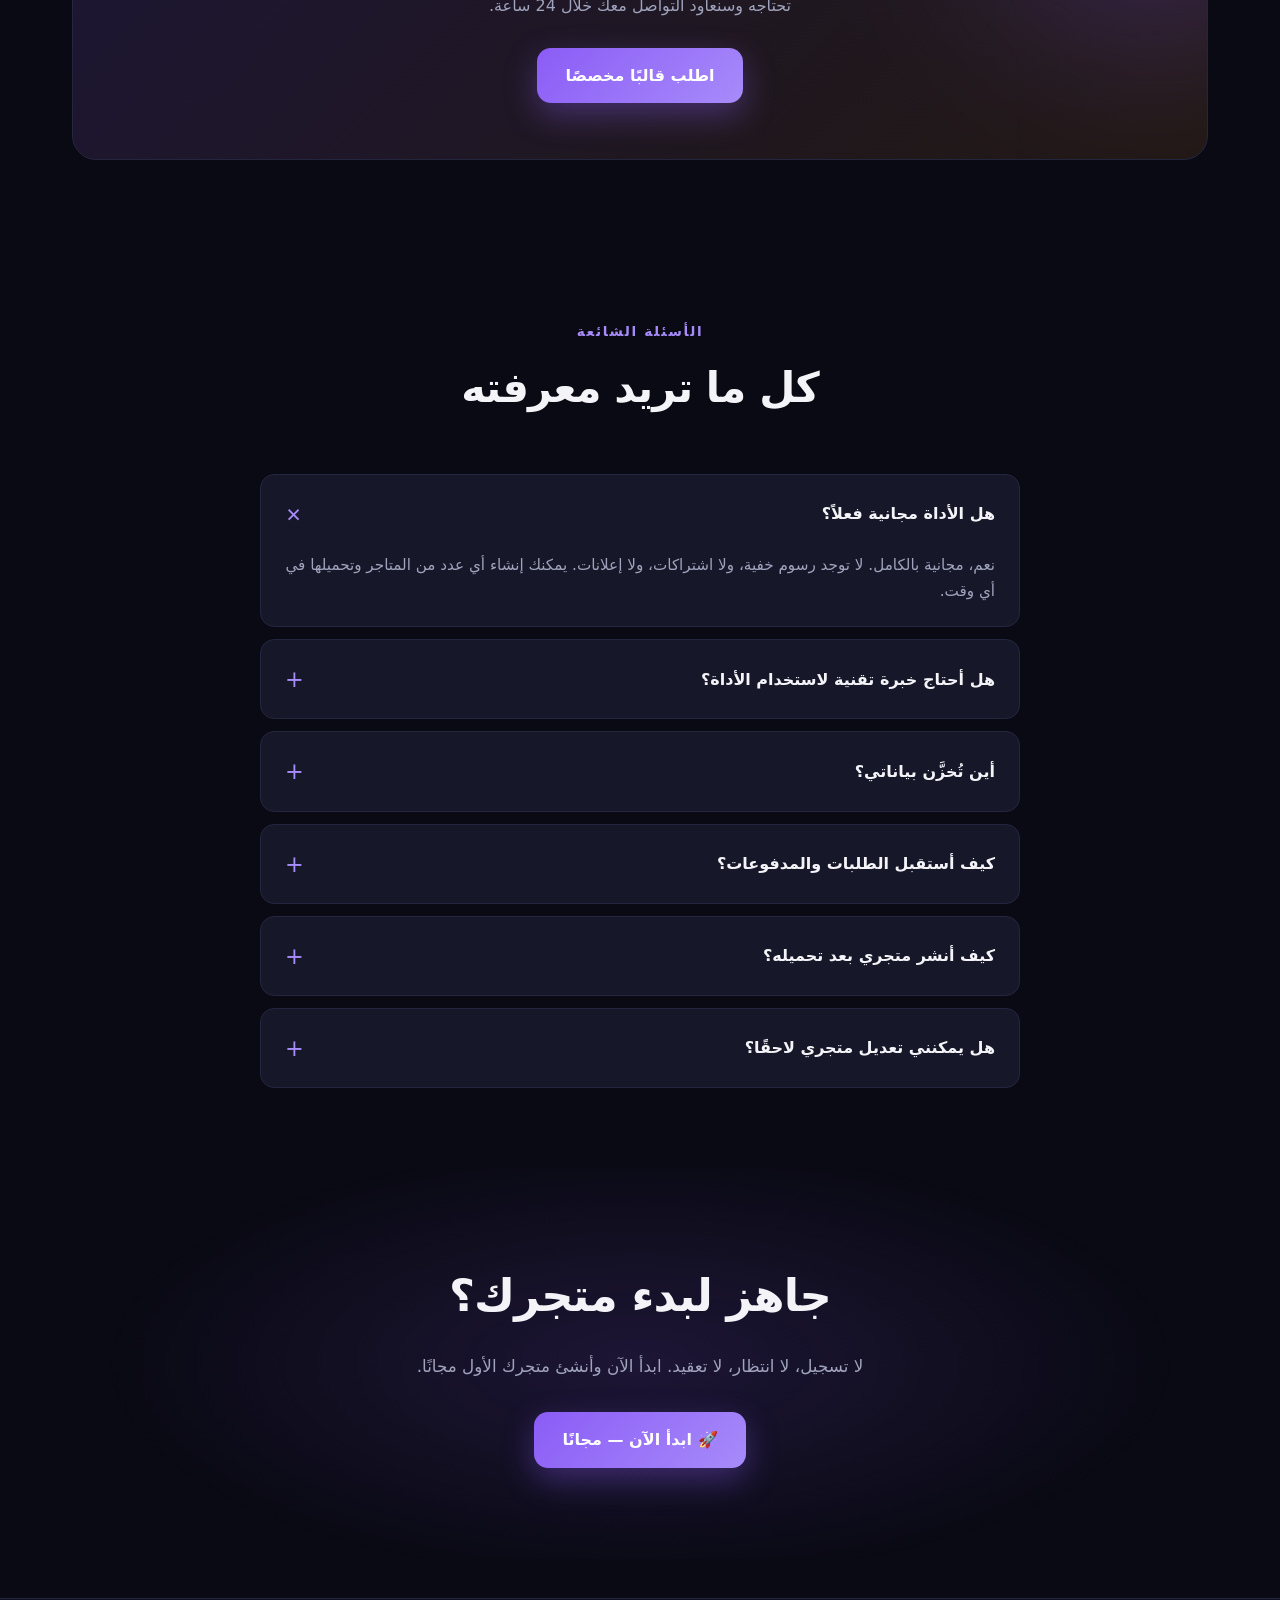
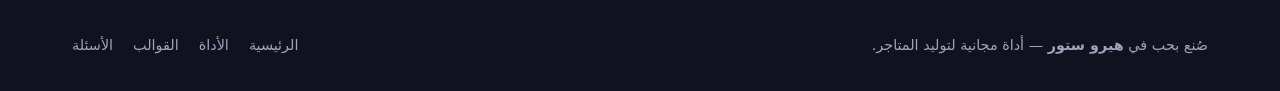
==== commit 62fc3bc6: "Rename index1.html to index.html" ====
--- a/services/store-builder/index.html
+++ b/services/store-builder/index.html
@@ -1,315 +1,534 @@
-<!DOCTYPE html>
-<html lang="ar" dir="rtl">
-<head>
-<meta charset="UTF-8" />
-<meta name="viewport" content="width=device-width, initial-scale=1.0" />
-<title>مولّد المتاجر المجاني — أنشئ متجرك في دقيقة | هيرو ستور</title>
-<meta name="description" content="أداة مجانية لتوليد متجر إلكتروني جاهز يعمل بدون خادم. أضف منتجاتك، اختر قالبك، حمّل متجرك واستخدمه فورًا. صنع بواسطة هيرو ستور." />
-<meta name="keywords" content="مولّد متاجر, متجر إلكتروني مجاني, متجر واتساب, قالب متجر, هيرو ستور" />
-<link rel="canonical" href="https://hero-store.github.io/services/store-builder/" />
-
-<!-- Open Graph -->
-<meta property="og:type" content="website" />
-<meta property="og:title" content="مولّد المتاجر المجاني — هيرو ستور" />
-<meta property="og:description" content="أنشئ متجرك الإلكتروني في دقيقة، حمّله، وشغّله في أي مكان. مجانًا بالكامل." />
-<meta property="og:url" content="https://hero-store.github.io/services/store-builder/" />
-<meta property="og:locale" content="ar_AR" />
-
-<!-- Twitter -->
-<meta name="twitter:card" content="summary_large_image" />
-<meta name="twitter:title" content="مولّد المتاجر المجاني — هيرو ستور" />
-<meta name="twitter:description" content="أنشئ متجرك الإلكتروني في دقيقة، مجانًا." />
-
-<!-- Structured Data -->
-<script type="application/ld+json">
-{
-  "@context": "https://schema.org",
-  "@type": "WebApplication",
-  "name": "مولّد المتاجر — هيرو ستور",
-  "applicationCategory": "BusinessApplication",
-  "operatingSystem": "Any",
-  "offers": { "@type": "Offer", "price": "0", "priceCurrency": "USD" },
-  "description": "أداة مجانية لتوليد متجر إلكتروني ثابت يعمل بدون خادم."
-}
-</script>
-
-<link rel="stylesheet" href="style.css" />
-</head>
-<body>
-
-<header class="site-header">
-  <div class="container header-inner">
-    <a href="/" class="brand" aria-label="هيرو ستور">
-      <span class="brand-mark">ه</span>
-      <span class="brand-name">هيرو ستور</span>
-    </a>
-    <nav class="site-nav" aria-label="التنقل">
-      <a href="#builder">المولّد</a>
-      <a href="#custom">قوالب مخصصة</a>
-      <a href="#guide">الدليل</a>
-      <a href="/" class="nav-cta">المتجر الرئيسي</a>
-    </nav>
-  </div>
-</header>
-
-<main>
-
-<!-- HERO -->
-<section class="hero">
-  <div class="container hero-inner">
-    <h1>متجرك الإلكتروني… <span class="accent">جاهز في دقيقة</span></h1>
-    <p class="hero-sub">أداة مجانية بالكامل. لا تسجيل، لا خادم، لا انتظار. أضف منتجاتك، اختر قالبك، حمّل متجرك وشغّله فورًا.</p>
-    <div class="hero-actions">
-      <a href="#builder" class="btn btn-primary">ابدأ الآن مجانًا</a>
-      <a href="#guide" class="btn btn-ghost">كيف يعمل؟</a>
-    </div>
-    <ul class="hero-points">
-      <li>✅ 4 قوالب جاهزة</li>
-      <li>✅ طلب عبر واتساب</li>
-      <li>✅ دفع يدوي (PayPal، بنكي، محفظة)</li>
-      <li>✅ ملف واحد يعمل في أي مكان</li>
-    </ul>
-  </div>
-</section>
-
-<!-- BUILDER -->
-<section id="builder" class="section">
-  <div class="container">
-    <header class="section-head">
-      <h2>مولّد المتاجر</h2>
-      <p>املأ الخطوات، شاهد المعاينة مباشرة، ثم حمّل متجرك.</p>
-    </header>
-
-    <div class="builder-grid">
-
-      <!-- FORM -->
-      <form id="builder-form" class="builder-form" autocomplete="off">
-
-        <!-- Step 1 -->
-        <fieldset class="step">
-          <legend><span class="step-num">1</span> معلومات المتجر</legend>
-          <label>اسم المتجر <input type="text" id="storeName" required placeholder="مثال: حلويات أم أحمد" /></label>
-          <label>وصف قصير <input type="text" id="storeTagline" placeholder="حلويات منزلية طازجة" /></label>
-          <label>رقم واتساب (مع رمز الدولة) <input type="tel" id="storeWhatsapp" required placeholder="+201234567890" /></label>
-          <label>البريد الإلكتروني (اختياري) <input type="email" id="storeEmail" placeholder="you@example.com" /></label>
-          <label>العملة
-            <select id="storeCurrency">
-              <option value="ج.م">ج.م (مصر)</option>
-              <option value="ر.س">ر.س (السعودية)</option>
-              <option value="د.إ">د.إ (الإمارات)</option>
-              <option value="د.ك">د.ك (الكويت)</option>
-              <option value="د.أ">د.أ (الأردن)</option>
-              <option value="MAD">د.م (المغرب)</option>
-              <option value="USD">USD</option>
-            </select>
-          </label>
-        </fieldset>
-
-        <!-- Step 2 -->
-        <fieldset class="step">
-          <legend><span class="step-num">2</span> المنتجات</legend>
-          <div id="products-list" class="products-list"></div>
-          <button type="button" class="btn btn-outline" id="add-product">+ إضافة منتج</button>
-        </fieldset>
-
-        <!-- Step 3 -->
-        <fieldset class="step">
-          <legend><span class="step-num">3</span> القالب</legend>
-          <div class="template-picker" id="template-picker">
-            <label class="tpl">
-              <input type="radio" name="template" value="minimal" checked />
-              <div class="tpl-card">
-                <div class="tpl-preview tpl-minimal"><span></span><span></span><span></span></div>
-                <strong>بسيط</strong>
-                <small>نظيف، أبيض، أنيق</small>
-              </div>
-            </label>
-            <label class="tpl">
-              <input type="radio" name="template" value="warm" />
-              <div class="tpl-card">
-                <div class="tpl-preview tpl-warm"><span></span><span></span><span></span></div>
-                <strong>دافئ</strong>
-                <small>منزلي، بيج، ودود</small>
-              </div>
-            </label>
-            <label class="tpl">
-              <input type="radio" name="template" value="dark" />
-              <div class="tpl-card">
-                <div class="tpl-preview tpl-dark"><span></span><span></span><span></span></div>
-                <strong>داكن</strong>
-                <small>حديث، عصري، جذاب</small>
-              </div>
-            </label>
-            <label class="tpl">
-              <input type="radio" name="template" value="market" />
-              <div class="tpl-card">
-                <div class="tpl-preview tpl-market"><span></span><span></span><span></span></div>
-                <strong>سوق</strong>
-                <small>تصنيفات، بحث، كثيف</small>
-              </div>
-            </label>
-          </div>
-        </fieldset>
-
-        <!-- Step 4 -->
-        <fieldset class="step">
-          <legend><span class="step-num">4</span> طرق الطلب والدفع</legend>
-          <label class="check"><input type="checkbox" id="payWhatsapp" checked /> طلب عبر واتساب</label>
-          <label class="check"><input type="checkbox" id="payPaypal" /> رابط PayPal.me
-            <input type="url" id="paypalLink" placeholder="https://paypal.me/username" class="inline-input" />
-          </label>
-          <label class="check"><input type="checkbox" id="payBank" /> تحويل بنكي
-            <input type="text" id="bankInfo" placeholder="البنك / رقم الحساب / IBAN" class="inline-input" />
-          </label>
-          <label class="check"><input type="checkbox" id="payWallet" /> محفظة إلكترونية
-            <input type="text" id="walletInfo" placeholder="فودافون كاش / 01012345678" class="inline-input" />
-          </label>
-          <label class="check"><input type="checkbox" id="payPhone" /> اتصال هاتفي مباشر</label>
-        </fieldset>
-
-        <!-- Step 5 -->
-        <fieldset class="step">
-          <legend><span class="step-num">5</span> النشر</legend>
-          <div class="publish-actions">
-            <button type="button" class="btn btn-primary" id="download-store">⬇ تحميل المتجر (ملف HTML)</button>
-            <button type="button" class="btn btn-ghost" id="share-store">🔗 نسخ رابط المشاركة</button>
-            <button type="button" class="btn btn-ghost" id="reset-form">🗑 مسح الكل</button>
-          </div>
-          <p class="hint">ملف واحد يعمل مباشرة عند فتحه في المتصفح. ارفعه على أي استضافة مجانية مثل GitHub Pages أو Netlify.</p>
-        </fieldset>
-
-      </form>
-
-      <!-- PREVIEW -->
-      <aside class="builder-preview">
-        <div class="preview-head">
-          <strong>معاينة مباشرة</strong>
-          <div class="preview-toggle">
-            <button type="button" data-device="mobile" class="active">📱</button>
-            <button type="button" data-device="desktop">💻</button>
-          </div>
-        </div>
-        <div class="preview-frame" id="preview-frame">
-          <iframe id="preview-iframe" title="معاينة المتجر" sandbox="allow-scripts allow-same-origin"></iframe>
-        </div>
-      </aside>
-
-    </div>
-  </div>
-</section>
-
-<!-- CUSTOM TEMPLATES -->
-<section id="custom" class="section section-alt">
-  <div class="container">
-    <header class="section-head">
-      <h2>هل تحتاج تصميمًا خاصًا؟</h2>
-      <p>نصمم لك قالبًا يناسب هوية متجرك بالكامل — من الألوان إلى التخطيط. أخبرنا بما تحتاجه وسنعاود التواصل خلال 24 ساعة.</p>
-    </header>
-
-    <div class="custom-grid">
-      <article class="custom-card">
-        <div class="custom-visual cv-boutique">🛍️</div>
-        <h3>بوتيك</h3>
-        <p>أنيق، هادئ، مناسب للأزياء والمجوهرات.</p>
-      </article>
-      <article class="custom-card">
-        <div class="custom-visual cv-food">🍰</div>
-        <h3>منزلي</h3>
-        <p>دافئ، مريح، مناسب للمأكولات والحلويات.</p>
-      </article>
-      <article class="custom-card">
-        <div class="custom-visual cv-tech">💻</div>
-        <h3>تقني</h3>
-        <p>حديث، داكن، مناسب للإلكترونيات والخدمات.</p>
-      </article>
-      <article class="custom-card">
-        <div class="custom-visual cv-kids">🧸</div>
-        <h3>أطفال</h3>
-        <p>مبهج، ملوّن، مناسب للألعاب والمستلزمات.</p>
-      </article>
-    </div>
-
-   <form class="custom-form" id="custom-form">
-  <h3>اطلب تصميمًا مخصصًا</h3>
-  <div class="form-row">
-    <label>الاسم <input type="text" name="name" required /></label>
-    <label>نوع النشاط <input type="text" name="business" placeholder="حلويات، أزياء، إلكترونيات..." /></label>
-  </div>
-  <div class="form-row">
-    <label>القالب المفضل
-      <select name="template">
-        <option>بوتيك</option>
-        <option>منزلي</option>
-        <option>تقني</option>
-        <option>أطفال</option>
-        <option>غير محدد</option>
-      </select>
-    </label>
-    <label>وسيلة تواصل تفضلها
-      <select name="prefer">
-        <option>واتساب</option>
-        <option>تليجرام</option>
-      </select>
-    </label>
-  </div>
-  <label>تفاصيل إضافية
-    <textarea name="details" rows="4" placeholder="أخبرنا عن هوية متجرك، الألوان المفضلة، والمزايا التي تحتاجها."></textarea>
-  </label>
-
-  <div class="publish-actions">
-    <button type="submit" class="btn btn-primary" data-channel="whatsapp">💬 أرسل عبر واتساب</button>
-    <button type="submit" class="btn btn-ghost" data-channel="telegram">✈️ أرسل عبر تليجرام</button>
-  </div>
-  <p class="hint">لا نشارك بياناتك مع أي طرف ثالث.</p>
-</form>
-</div>
-</section>
-
-<!-- GUIDE -->
-<section id="guide" class="section">
-  <div class="container">
-    <header class="section-head">
-      <h2>الدليل السريع</h2>
-      <p>ثلاث خطوات لتحويل متجرك إلى مصدر دخل حقيقي.</p>
-    </header>
-
-    <div class="guide-grid">
-      <article class="guide-card">
-        <div class="guide-num">01</div>
-        <h3>كيف تبيع عبر واتساب؟</h3>
-        <p>حوّل كل محادثة إلى طلب مؤكد: رسالة جاهزة، ردود سريعة، وتأكيد الدفع في دقيقة.</p>
-        <a href="#" class="link">اقرأ المزيد →</a>
-      </article>
-      <article class="guide-card">
-        <div class="guide-num">02</div>
-        <h3>كيف تكتب وصف منتج يبيع؟</h3>
-        <p>السر في 3 أسطر: فائدة واضحة، تفصيل حسي، ودعوة للطلب. تعرّف على الصيغة الجاهزة.</p>
-        <a href="#" class="link">اقرأ المزيد →</a>
-      </article>
-      <article class="guide-card">
-        <div class="guide-num">03</div>
-        <h3>كيف تنشر متجرك مجانًا؟</h3>
-        <p>خطوات بسيطة لنشر متجرك على GitHub Pages أو Netlify بدون خبرة تقنية.</p>
-        <a href="#" class="link">اقرأ المزيد →</a>
-      </article>
-    </div>
-  </div>
-</section>
-
-</main>
-
-<footer class="site-footer">
-  <div class="container footer-inner">
-    <p>صُنع بحب في <strong>هيرو ستور</strong> — أداة مجانية لتوليد المتاجر.</p>
-    <nav>
-      <a href="/">الرئيسية</a>
-      <a href="#builder">المولّد</a>
-      <a href="#custom">قوالب مخصصة</a>
-      <a href="#guide">الدليل</a>
-    </nav>
-  </div>
-</footer>
-
-<script src="app.js"></script>
-</body>
-</html>
+<!DOCTYPE html>
+<html lang="ar" dir="rtl">
+<head>
+<meta charset="UTF-8" />
+<meta name="viewport" content="width=device-width, initial-scale=1.0" />
+<title>مولّد المتاجر المجاني — أنشئ متجرك الإلكتروني في دقيقة | هيرو ستور</title>
+<meta name="description" content="أداة مجانية 100% لتوليد متجر إلكتروني جاهز في دقيقة. 4 قوالب مميزة، طلب عبر واتساب، دفع يدوي، وتحميل مباشر. بدون تسجيل، بدون خادم." />
+<meta name="keywords" content="مولّد متاجر, متجر إلكتروني مجاني, متجر واتساب, قالب متجر جاهز, هيرو ستور" />
+<link rel="canonical" href="services/store-builder/store-builder.html" />
+
+<meta property="og:type" content="website" />
+<meta property="og:title" content="مولّد المتاجر المجاني — هيرو ستور" />
+<meta property="og:description" content="أنشئ متجرك الإلكتروني في دقيقة، حمّله، وشغّله في أي مكان. مجانًا بالكامل." />
+<meta property="og:url" content="services/store-builder/store-builder.html" />
+<meta property="og:locale" content="ar_AR" />
+<meta name="twitter:card" content="summary_large_image" />
+<meta name="twitter:title" content="مولّد المتاجر المجاني — هيرو ستور" />
+<meta name="twitter:description" content="أنشئ متجرك الإلكتروني في دقيقة، مجانًا." />
+
+<script type="application/ld+json">
+{
+  "@context": "https://schema.org",
+  "@type": "WebApplication",
+  "name": "مولّد المتاجر — هيرو ستور",
+  "applicationCategory": "BusinessApplication",
+  "operatingSystem": "Any",
+  "offers": { "@type": "Offer", "price": "0", "priceCurrency": "USD" },
+  "description": "أداة مجانية لتوليد متجر إلكتروني ثابت يعمل بدون خادم.",
+  "featureList": ["4 قوالب جاهزة", "طلب عبر واتساب", "دفع يدوي متعدد", "تحميل مباشر"]
+}
+</script>
+
+<style>
+/* ============ RESET ============ */
+*,*::before,*::after{box-sizing:border-box;margin:0;padding:0}
+:root{
+  --bg:#0a0a14; --bg-2:#11121f; --card:#161829;
+  --fg:#f4f4f8; --muted:#a0a3bd; --border:#242640;
+  --primary:#8b5cf6; --primary-2:#a78bfa; --accent:#f59e0b;
+  --green:#22c55e; --radius:16px;
+  --shadow:0 20px 60px rgba(139,92,246,.15);
+  --font:'Segoe UI',Tahoma,system-ui,-apple-system,sans-serif;
+}
+html{scroll-behavior:smooth}
+body{
+  font-family:var(--font);background:var(--bg);color:var(--fg);
+  line-height:1.7;-webkit-font-smoothing:antialiased;overflow-x:hidden;
+}
+img{max-width:100%;display:block}
+a{color:inherit;text-decoration:none}
+button{font:inherit;cursor:pointer;border:0;background:none}
+.container{max-width:1180px;margin:0 auto;padding:0 22px}
+
+/* ============ BACKGROUND FX ============ */
+.bg-fx{position:fixed;inset:0;z-index:-1;overflow:hidden;pointer-events:none}
+.bg-fx::before,.bg-fx::after{
+  content:'';position:absolute;border-radius:50%;filter:blur(120px);opacity:.35;
+}
+.bg-fx::before{width:600px;height:600px;background:var(--primary);top:-200px;right:-150px}
+.bg-fx::after{width:500px;height:500px;background:var(--accent);bottom:-200px;left:-100px;opacity:.2}
+
+/* ============ HEADER ============ */
+.site-header{
+  position:sticky;top:0;z-index:50;
+  background:rgba(10,10,20,.75);backdrop-filter:blur(14px);
+  border-bottom:1px solid var(--border);
+}
+.header-inner{display:flex;align-items:center;justify-content:space-between;height:68px}
+.brand{display:flex;align-items:center;gap:10px;font-weight:800}
+.brand-mark{
+  width:36px;height:36px;border-radius:10px;
+  background:linear-gradient(135deg,var(--primary),var(--accent));
+  color:#fff;display:grid;place-items:center;font-weight:900;font-size:1.1rem;
+}
+.brand-name{font-size:1.05rem}
+.site-nav{display:flex;gap:26px;align-items:center;font-size:.94rem}
+.site-nav a{color:var(--muted);transition:color .2s}
+.site-nav a:hover{color:var(--fg)}
+.nav-cta{
+  background:linear-gradient(135deg,var(--primary),var(--primary-2));
+  color:#fff !important;padding:9px 18px;border-radius:10px;font-weight:700;
+  transition:transform .15s,box-shadow .2s;
+}
+.nav-cta:hover{transform:translateY(-1px);box-shadow:0 8px 24px rgba(139,92,246,.4)}
+@media(max-width:720px){.site-nav a:not(.nav-cta){display:none}}
+
+/* ============ HERO ============ */
+.hero{padding:90px 0 70px;position:relative}
+.hero-inner{text-align:center;max-width:860px;margin:0 auto}
+.badge{
+  display:inline-flex;align-items:center;gap:8px;
+  background:rgba(139,92,246,.12);border:1px solid rgba(139,92,246,.3);
+  color:var(--primary-2);padding:6px 14px;border-radius:100px;
+  font-size:.85rem;font-weight:600;margin-bottom:22px;
+}
+.badge .dot{width:8px;height:8px;background:var(--green);border-radius:50%;box-shadow:0 0 12px var(--green)}
+.hero h1{
+  font-size:clamp(2.2rem,5.5vw,4rem);line-height:1.12;
+  letter-spacing:-.03em;font-weight:900;margin-bottom:20px;
+}
+.grad{
+  background:linear-gradient(135deg,var(--primary-2),var(--accent));
+  -webkit-background-clip:text;background-clip:text;color:transparent;
+}
+.hero-sub{
+  color:var(--muted);font-size:1.15rem;max-width:620px;margin:0 auto 34px;
+}
+.hero-actions{display:flex;gap:14px;justify-content:center;flex-wrap:wrap;margin-bottom:44px}
+.btn{
+  display:inline-flex;align-items:center;justify-content:center;gap:8px;
+  padding:14px 28px;border-radius:14px;font-weight:700;font-size:1rem;
+  transition:transform .15s,box-shadow .2s,background .2s;
+}
+.btn:active{transform:translateY(1px)}
+.btn-primary{
+  background:linear-gradient(135deg,var(--primary),var(--primary-2));
+  color:#fff;box-shadow:0 12px 32px rgba(139,92,246,.35);
+}
+.btn-primary:hover{transform:translateY(-2px);box-shadow:0 16px 40px rgba(139,92,246,.5)}
+.btn-ghost{
+  background:rgba(255,255,255,.04);color:var(--fg);
+  border:1px solid var(--border);
+}
+.btn-ghost:hover{border-color:var(--primary);background:rgba(139,92,246,.08)}
+
+.hero-stats{
+  display:flex;justify-content:center;gap:44px;flex-wrap:wrap;
+  padding:26px 0;border-top:1px solid var(--border);border-bottom:1px solid var(--border);
+  margin-top:20px;
+}
+.stat{text-align:center}
+.stat-num{font-size:1.8rem;font-weight:900;color:var(--primary-2);line-height:1}
+.stat-label{font-size:.85rem;color:var(--muted);margin-top:6px}
+
+/* ============ SECTION ============ */
+.section{padding:80px 0}
+.section-head{text-align:center;max-width:680px;margin:0 auto 50px}
+.section-head h2{
+  font-size:clamp(1.7rem,3.8vw,2.6rem);letter-spacing:-.02em;
+  font-weight:900;margin-bottom:14px;
+}
+.section-head p{color:var(--muted);font-size:1.05rem}
+.eyebrow{
+  color:var(--primary-2);font-weight:700;font-size:.85rem;
+  letter-spacing:.12em;text-transform:uppercase;margin-bottom:10px;display:block;
+}
+
+/* ============ FEATURES ============ */
+.features{display:grid;grid-template-columns:repeat(auto-fit,minmax(260px,1fr));gap:20px}
+.feature{
+  background:linear-gradient(180deg,var(--card),var(--bg-2));
+  border:1px solid var(--border);border-radius:var(--radius);
+  padding:28px;transition:transform .25s,border-color .25s;
+}
+.feature:hover{transform:translateY(-4px);border-color:var(--primary)}
+.feature-icon{
+  width:52px;height:52px;border-radius:14px;
+  background:rgba(139,92,246,.15);color:var(--primary-2);
+  display:grid;place-items:center;font-size:1.6rem;margin-bottom:18px;
+}
+.feature h3{font-size:1.15rem;margin-bottom:10px;font-weight:800}
+.feature p{color:var(--muted);font-size:.95rem}
+
+/* ============ HOW IT WORKS ============ */
+.steps{display:grid;grid-template-columns:repeat(auto-fit,minmax(240px,1fr));gap:22px;position:relative}
+.step-card{
+  background:var(--card);border:1px solid var(--border);
+  border-radius:var(--radius);padding:30px 24px;position:relative;
+  transition:transform .25s,border-color .25s;
+}
+.step-card:hover{transform:translateY(-4px);border-color:var(--primary)}
+.step-num{
+  position:absolute;top:-18px;right:24px;
+  width:44px;height:44px;border-radius:12px;
+  background:linear-gradient(135deg,var(--primary),var(--accent));
+  color:#fff;display:grid;place-items:center;
+  font-weight:900;font-size:1.2rem;
+  box-shadow:0 8px 24px rgba(139,92,246,.4);
+}
+.step-card h3{font-size:1.1rem;margin:14px 0 8px;font-weight:800}
+.step-card p{color:var(--muted);font-size:.93rem}
+
+/* ============ TEMPLATES SHOWCASE ============ */
+.templates{display:grid;grid-template-columns:repeat(auto-fit,minmax(230px,1fr));gap:20px}
+.tpl-card{
+  background:var(--card);border:1px solid var(--border);
+  border-radius:var(--radius);overflow:hidden;
+  transition:transform .25s,border-color .25s,box-shadow .25s;
+}
+.tpl-card:hover{transform:translateY(-6px);border-color:var(--primary);box-shadow:var(--shadow)}
+.tpl-visual{height:180px;position:relative;overflow:hidden;padding:18px}
+.tpl-visual::before{
+  content:'';position:absolute;inset:14px;border-radius:10px;
+  box-shadow:0 20px 40px rgba(0,0,0,.4);
+}
+.tpl-minimal::before{background:linear-gradient(180deg,#fff,#f8f8f8)}
+.tpl-warm::before{background:linear-gradient(180deg,#fff7ed,#fed7aa)}
+.tpl-dark::before{background:linear-gradient(180deg,#1e293b,#0f172a)}
+.tpl-market::before{background:linear-gradient(180deg,#eef2ff,#c7d2fe)}
+.tpl-visual .mock{
+  position:absolute;inset:26px;z-index:1;
+  display:flex;flex-direction:column;gap:6px;
+}
+.tpl-visual .mock-row{display:flex;gap:6px;flex:1}
+.tpl-visual .mock-box{flex:1;border-radius:6px;background:rgba(0,0,0,.08)}
+.tpl-minimal .mock-box{background:#e5e7eb}
+.tpl-warm .mock-box{background:#fdba74}
+.tpl-dark .mock-box{background:#334155}
+.tpl-market .mock-box{background:#818cf8}
+.tpl-body{padding:18px 20px}
+.tpl-body h3{font-size:1.05rem;margin-bottom:6px;font-weight:800}
+.tpl-body p{color:var(--muted);font-size:.88rem}
+
+/* ============ CUSTOM CTA ============ */
+.custom-band{
+  background:linear-gradient(135deg,rgba(139,92,246,.15),rgba(245,158,11,.1));
+  border:1px solid var(--border);border-radius:24px;
+  padding:56px 40px;text-align:center;position:relative;overflow:hidden;
+}
+.custom-band::before{
+  content:'';position:absolute;top:-100px;right:-100px;
+  width:300px;height:300px;background:var(--primary);
+  border-radius:50%;filter:blur(100px);opacity:.3;
+}
+.custom-band h2{font-size:clamp(1.6rem,3.5vw,2.2rem);margin-bottom:14px;position:relative;font-weight:900}
+.custom-band p{color:var(--muted);max-width:560px;margin:0 auto 28px;position:relative}
+.custom-band .btn{position:relative}
+
+/* ============ FAQ ============ */
+.faq{max-width:760px;margin:0 auto;display:flex;flex-direction:column;gap:12px}
+.faq-item{
+  background:var(--card);border:1px solid var(--border);
+  border-radius:14px;overflow:hidden;transition:border-color .2s;
+}
+.faq-item:hover{border-color:var(--primary)}
+.faq-item summary{
+  padding:20px 24px;font-weight:700;cursor:pointer;
+  display:flex;justify-content:space-between;align-items:center;
+  list-style:none;font-size:1rem;
+}
+.faq-item summary::-webkit-details-marker{display:none}
+.faq-item summary::after{
+  content:'+';font-size:1.4rem;color:var(--primary-2);
+  transition:transform .25s;font-weight:400;
+}
+.faq-item[open] summary::after{transform:rotate(45deg)}
+.faq-item .faq-body{
+  padding:0 24px 22px;color:var(--muted);font-size:.95rem;
+}
+
+/* ============ FINAL CTA ============ */
+.final-cta{
+  text-align:center;padding:90px 22px;
+  background:radial-gradient(60% 80% at 50% 50%,rgba(139,92,246,.15),transparent 70%);
+}
+.final-cta h2{font-size:clamp(1.8rem,4vw,2.8rem);font-weight:900;margin-bottom:18px;letter-spacing:-.02em}
+.final-cta p{color:var(--muted);max-width:520px;margin:0 auto 32px;font-size:1.05rem}
+
+/* ============ FOOTER ============ */
+.site-footer{
+  border-top:1px solid var(--border);padding:34px 0;margin-top:40px;
+  background:var(--bg-2);
+}
+.footer-inner{
+  display:flex;justify-content:space-between;align-items:center;
+  flex-wrap:wrap;gap:16px;font-size:.9rem;color:var(--muted);
+}
+.footer-inner nav{display:flex;gap:20px;flex-wrap:wrap}
+.footer-inner a:hover{color:var(--fg)}
+</style>
+</head>
+<body>
+
+<div class="bg-fx"></div>
+
+<!-- ============ HEADER ============ -->
+<header class="site-header">
+  <div class="container header-inner">
+    <a href="/" class="brand">
+      <span class="brand-mark">ه</span>
+      <span class="brand-name">هيرو ستور</span>
+    </a>
+    <nav class="site-nav">
+      <a href="#features">المزايا</a>
+      <a href="#how">كيف يعمل</a>
+      <a href="#templates">القوالب</a>
+      <a href="#faq">الأسئلة</a>
+      <a href="services/store-builder/store-builder.html" class="nav-cta">جرّب الأداة</a>
+    </nav>
+  </div>
+</header>
+
+<!-- ============ HERO ============ -->
+<section class="hero">
+  <div class="container hero-inner">
+    <span class="badge"><span class="dot"></span> مجاني بالكامل — بدون تسجيل</span>
+    <h1>متجرك الإلكتروني <span class="grad">جاهز في دقيقة</span></h1>
+    <p class="hero-sub">
+      أداة مجانية تولّد لك متجرًا إلكترونيًا جاهزًا يعمل فورًا — بدون خادم، بدون اشتراك، وبدون خبرة تقنية. أضف منتجاتك، اختر قالبك، وحمّل متجرك.
+    </p>
+    <div class="hero-actions">
+      <a href="services/store-builder/store-builder.html" class="btn btn-primary">🚀 ابدأ الآن مجانًا</a>
+      <a href="#how" class="btn btn-ghost">كيف يعمل؟</a>
+    </div>
+
+    <div class="hero-stats">
+      <div class="stat"><div class="stat-num">4</div><div class="stat-label">قوالب جاهزة</div></div>
+      <div class="stat"><div class="stat-num">&lt; 60ث</div><div class="stat-label">لإنشاء متجر</div></div>
+      <div class="stat"><div class="stat-num">0 ج.م</div><div class="stat-label">التكلفة</div></div>
+      <div class="stat"><div class="stat-num">∞</div><div class="stat-label">متاجر بلا حدود</div></div>
+    </div>
+  </div>
+</section>
+
+<!-- ============ FEATURES ============ -->
+<section id="features" class="section">
+  <div class="container">
+    <header class="section-head">
+      <span class="eyebrow">لماذا هيرو ستور؟</span>
+      <h2>كل ما تحتاجه لتبدأ البيع — بدون تعقيد</h2>
+      <p>صُممت الأداة خصيصًا لأصحاب المشاريع المنزلية الذين يريدون بداية سريعة وبسيطة.</p>
+    </header>
+
+    <div class="features">
+      <article class="feature">
+        <div class="feature-icon">⚡</div>
+        <h3>سرعة فائقة</h3>
+        <p>لا تسجيل، لا انتظار. املأ البيانات، شاهد المعاينة مباشرة، وحمّل متجرك في أقل من دقيقة.</p>
+      </article>
+      <article class="feature">
+        <div class="feature-icon">🎨</div>
+        <h3>4 قوالب مميزة</h3>
+        <p>بسيط، دافئ، داكن، وسوق. اختر ما يناسب هوية متجرك، وبدّل بينها بضغطة واحدة.</p>
+      </article>
+      <article class="feature">
+        <div class="feature-icon">💬</div>
+        <h3>طلب عبر واتساب</h3>
+        <p>زر واحد يحوّل السلة إلى رسالة واتساب منسّقة تلقائيًا — جاهزة للإرسال إليك.</p>
+      </article>
+      <article class="feature">
+        <div class="feature-icon">💳</div>
+        <h3>دفع يدوي مرن</h3>
+        <p>PayPal.me، تحويل بنكي، محفظة إلكترونية، أو اتصال هاتفي. أنت تختار الطرق التي تناسبك.</p>
+      </article>
+      <article class="feature">
+        <div class="feature-icon">📥</div>
+        <h3>تحميل مباشر</h3>
+        <p>ملف HTML واحد يعمل في أي مكان. ارفعه على أي استضافة مجانية أو شغّله محليًا.</p>
+      </article>
+      <article class="feature">
+        <div class="feature-icon">🔒</div>
+        <h3>خصوصية كاملة</h3>
+        <p>كل شيء يعمل في متصفحك. لا نرسل بياناتك لأي خادم، ولا نحتفظ بأي شيء.</p>
+      </article>
+    </div>
+  </div>
+</section>
+
+<!-- ============ HOW IT WORKS ============ -->
+<section id="how" class="section">
+  <div class="container">
+    <header class="section-head">
+      <span class="eyebrow">كيف يعمل؟</span>
+      <h2>متجرك في 4 خطوات بسيطة</h2>
+      <p>من الفكرة إلى متجر جاهز للنشر — بدون أي خبرة تقنية.</p>
+    </header>
+
+    <div class="steps">
+      <article class="step-card">
+        <div class="step-num">1</div>
+        <h3>أدخل معلوماتك</h3>
+        <p>اسم المتجر، وصف قصير، ورقم واتساب. هذه كل البيانات المطلوبة للبداية.</p>
+      </article>
+      <article class="step-card">
+        <div class="step-num">2</div>
+        <h3>أضف منتجاتك</h3>
+        <p>اسم المنتج، السعر، وصف قصير، ورابط الصورة. أضف ما تشاء من المنتجات.</p>
+      </article>
+      <article class="step-card">
+        <div class="step-num">3</div>
+        <h3>اختر قالبك</h3>
+        <p>4 قوالب جاهزة. اختر ما يناسب نشاطك وشاهد المعاينة المباشرة أمامك.</p>
+      </article>
+      <article class="step-card">
+        <div class="step-num">4</div>
+        <h3>حمّل وانشر</h3>
+        <p>اضغط "تحميل"، وستحصل على ملف HTML واحد. ارفعه على أي استضافة، أو شاركه مباشرة.</p>
+      </article>
+    </div>
+  </div>
+</section>
+
+<!-- ============ TEMPLATES ============ -->
+<section id="templates" class="section">
+  <div class="container">
+    <header class="section-head">
+      <span class="eyebrow">القوالب</span>
+      <h2>اختر القالب الذي يناسبك</h2>
+      <p>كل قالب مصمم بعناية ليعمل بشكل مثالي على الجوال والحاسوب.</p>
+    </header>
+
+    <div class="templates">
+      <article class="tpl-card">
+        <div class="tpl-visual tpl-minimal">
+          <div class="mock">
+            <div class="mock-row"><div class="mock-box"></div><div class="mock-box"></div><div class="mock-box"></div></div>
+            <div class="mock-row"><div class="mock-box"></div><div class="mock-box"></div><div class="mock-box"></div></div>
+          </div>
+        </div>
+        <div class="tpl-body">
+          <h3>بسيط</h3>
+          <p>نظيف وأنيق، أبيض وأسود. مثالي للأزياء والمجوهرات والمنتجات الراقية.</p>
+        </div>
+      </article>
+
+      <article class="tpl-card">
+        <div class="tpl-visual tpl-warm">
+          <div class="mock">
+            <div class="mock-row"><div class="mock-box"></div><div class="mock-box"></div></div>
+            <div class="mock-row"><div class="mock-box"></div><div class="mock-box"></div></div>
+          </div>
+        </div>
+        <div class="tpl-body">
+          <h3>دافئ</h3>
+          <p>ألوان منزلية ودودة. مناسب للحلويات، المأكولات، والحرف اليدوية.</p>
+        </div>
+      </article>
+
+      <article class="tpl-card">
+        <div class="tpl-visual tpl-dark">
+          <div class="mock">
+            <div class="mock-row"><div class="mock-box"></div><div class="mock-box"></div><div class="mock-box"></div></div>
+            <div class="mock-row"><div class="mock-box"></div><div class="mock-box"></div><div class="mock-box"></div></div>
+          </div>
+        </div>
+        <div class="tpl-body">
+          <h3>داكن</h3>
+          <p>عصري وجذاب. مثالي للإلكترونيات، الخدمات الرقمية، والمنتجات التقنية.</p>
+        </div>
+      </article>
+
+      <article class="tpl-card">
+        <div class="tpl-visual tpl-market">
+          <div class="mock">
+            <div class="mock-row"><div class="mock-box"></div><div class="mock-box"></div></div>
+            <div class="mock-row"><div class="mock-box"></div><div class="mock-box"></div><div class="mock-box"></div></div>
+          </div>
+        </div>
+        <div class="tpl-body">
+          <h3>سوق</h3>
+          <p>تصميم كثيف لعرض عدد كبير من المنتجات. مناسب للمتاجر المتعددة الأقسام.</p>
+        </div>
+      </article>
+    </div>
+  </div>
+</section>
+
+<!-- ============ CUSTOM TEMPLATES ============ -->
+<section class="section">
+  <div class="container">
+    <div class="custom-band">
+      <h2>هل تحتاج تصميمًا خاصًا؟</h2>
+      <p>نصمم لك قالبًا يناسب هوية متجرك بالكامل — من الألوان إلى التخطيط. أخبرنا بما تحتاجه وسنعاود التواصل معك خلال 24 ساعة.</p>
+      <a href="services/store-builder/store-builder.html#custom" class="btn btn-primary">اطلب قالبًا مخصصًا</a>
+    </div>
+  </div>
+</section>
+
+<!-- ============ FAQ ============ -->
+<section id="faq" class="section">
+  <div class="container">
+    <header class="section-head">
+      <span class="eyebrow">الأسئلة الشائعة</span>
+      <h2>كل ما تريد معرفته</h2>
+    </header>
+
+    <div class="faq">
+      <details class="faq-item" open>
+        <summary>هل الأداة مجانية فعلاً؟</summary>
+        <div class="faq-body">نعم، مجانية بالكامل. لا توجد رسوم خفية، ولا اشتراكات، ولا إعلانات. يمكنك إنشاء أي عدد من المتاجر وتحميلها في أي وقت.</div>
+      </details>
+
+      <details class="faq-item">
+        <summary>هل أحتاج خبرة تقنية لاستخدام الأداة؟</summary>
+        <div class="faq-body">إطلاقًا. الأداة مصممة لأصحاب المشاريع المنزلية بدون أي خلفية تقنية. تملأ البيانات، تضغط زرًا واحدًا، وتحصل على متجرك جاهزًا.</div>
+      </details>
+
+      <details class="faq-item">
+        <summary>أين تُخزَّن بياناتي؟</summary>
+        <div class="faq-body">كل شيء يعمل داخل متصفحك فقط. لا نرسل بياناتك لأي خادم، ولا نحتفظ بها. حتى لو أغلقت الصفحة، يبقى مشروعك محفوظًا في متصفحك لتعود إليه لاحقًا.</div>
+      </details>
+
+      <details class="faq-item">
+        <summary>كيف أستقبل الطلبات والمدفوعات؟</summary>
+        <div class="faq-body">الأداة لا تتعامل مع المدفوعات مباشرة. أنت تختار طرق الدفع التي تريد عرضها: طلب عبر واتساب، PayPal.me، تحويل بنكي، محفظة إلكترونية، أو اتصال هاتفي. العميل يرسل الطلب ويؤكد الدفع معك مباشرة.</div>
+      </details>
+
+      <details class="faq-item">
+        <summary>كيف أنشر متجري بعد تحميله؟</summary>
+        <div class="faq-body">الملف الذي تحصل عليه هو HTML واحد يعمل في أي مكان. يمكنك رفعه على استضافة مجانية مثل GitHub Pages أو Netlify، أو حتى فتحه مباشرة من جهازك. أيضًا يمكنك مشاركته عبر أي منصة.</div>
+      </details>
+
+      <details class="faq-item">
+        <summary>هل يمكنني تعديل متجري لاحقًا؟</summary>
+        <div class="faq-body">نعم. الأداة تحفظ مشروعك تلقائيًا في متصفحك. عندما تعود، تجد كل شيء كما تركته، وتستطيع التعديل وإعادة التحميل بضغطة واحدة.</div>
+      </details>
+    </div>
+  </div>
+</section>
+
+<!-- ============ FINAL CTA ============ -->
+<section class="final-cta">
+  <div class="container">
+    <h2>جاهز لبدء متجرك؟</h2>
+    <p>لا تسجيل، لا انتظار، لا تعقيد. ابدأ الآن وأنشئ متجرك الأول مجانًا.</p>
+    <a href="services/store-builder/store-builder.htmll" class="btn btn-primary">🚀 ابدأ الآن — مجانًا</a>
+  </div>
+</section>
+
+<!-- ============ FOOTER ============ -->
+<footer class="site-footer">
+  <div class="container footer-inner">
+    <p>صُنع بحب في <strong>هيرو ستور</strong> — أداة مجانية لتوليد المتاجر.</p>
+    <nav>
+      <a href="/">الرئيسية</a>
+      <a href="services/store-builder/store-builder.html">الأداة</a>
+      <a href="#templates">القوالب</a>
+      <a href="#faq">الأسئلة</a>
+    </nav>
+  </div>
+</footer>
+
+</body>
+</html>
